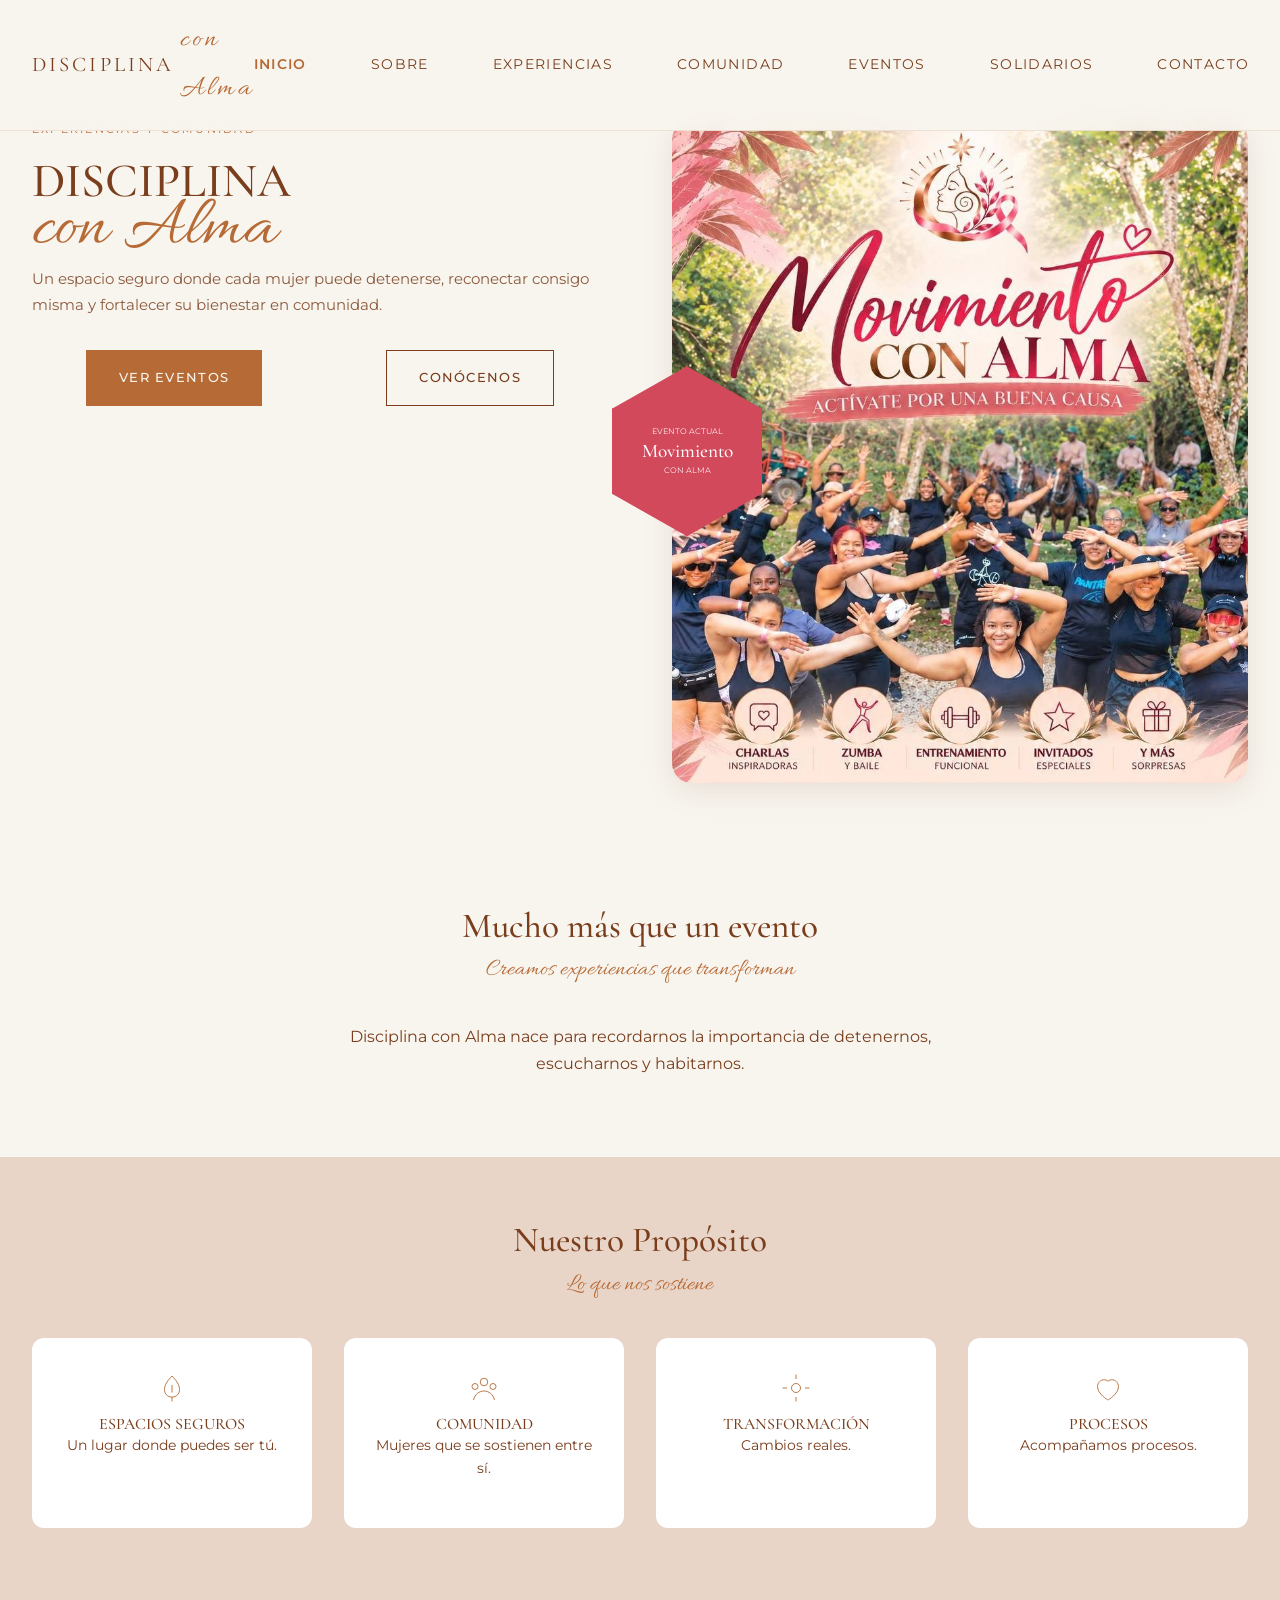
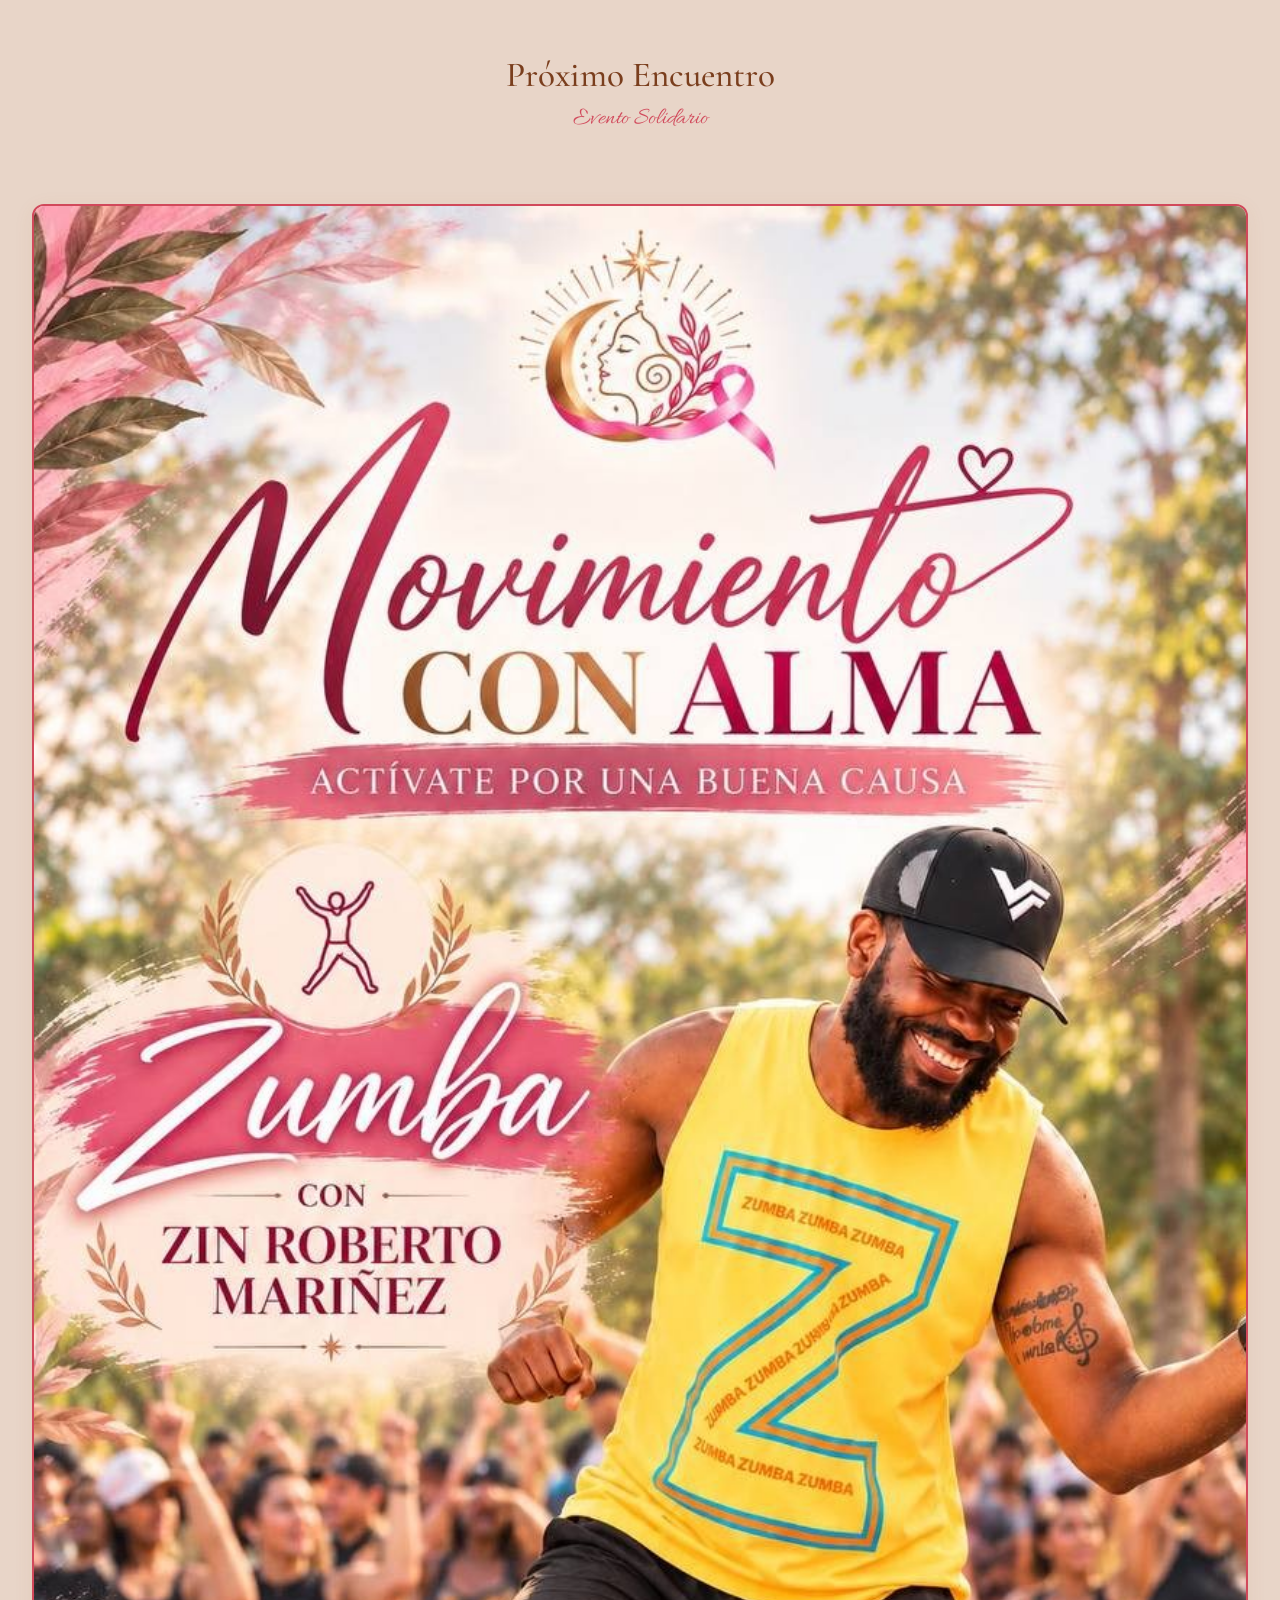
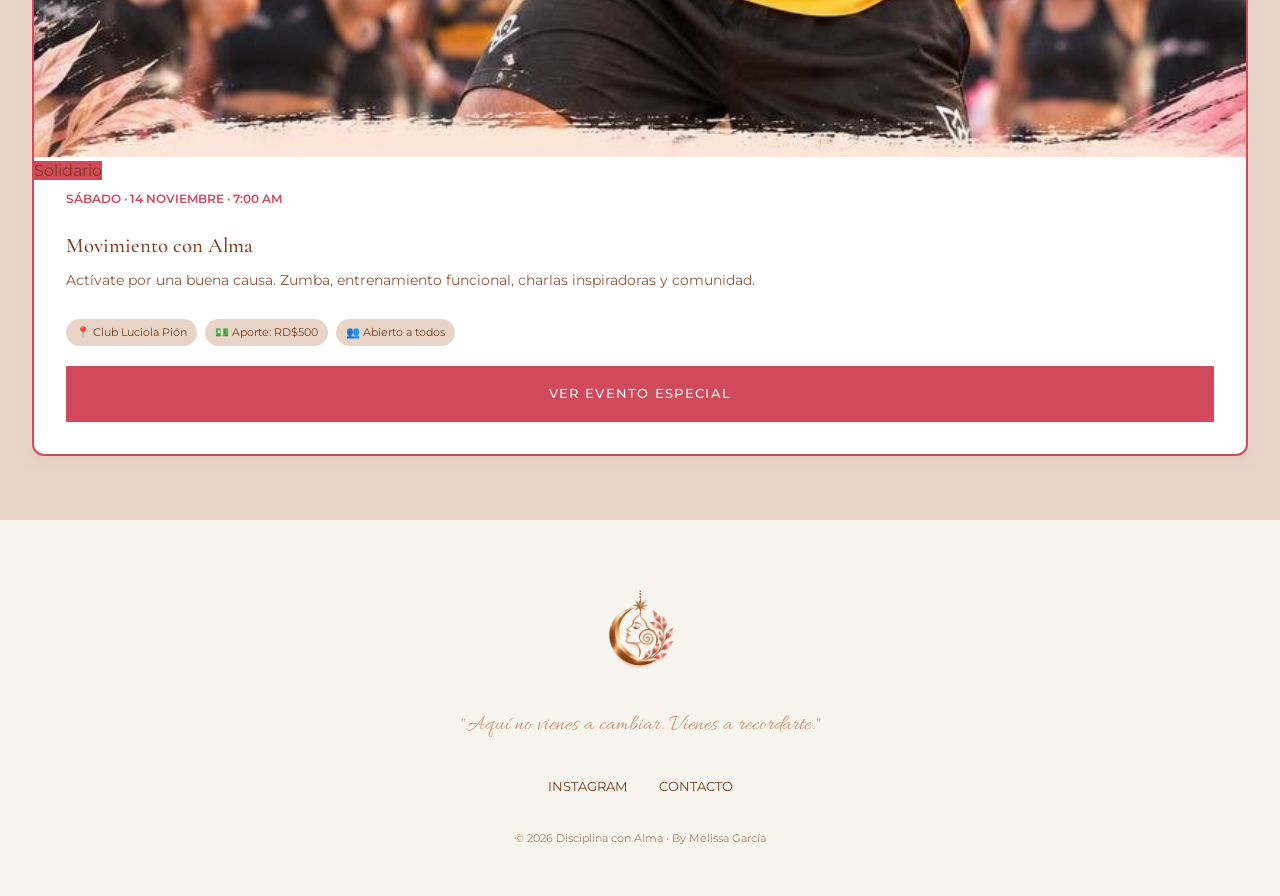
==== index.html @ 0be6dd72 "inst" ====
<!DOCTYPE html>
<html lang="es">
<head>
  <meta charset="UTF-8">
  <meta name="viewport" content="width=device-width, initial-scale=1.0">
  <title>Disciplina con Alma — Donde el alma guía y la disciplina sostiene</title>
  <link rel="preconnect" href="https://fonts.googleapis.com">
  <link rel="preconnect" href="https://fonts.gstatic.com" crossorigin>
  <link href="https://fonts.googleapis.com/css2?family=Cormorant+Garamond:ital,wght@0,400;0,500;0,600;1,400&family=Montserrat:wght@300;400;500;600&family=Allura&display=swap" rel="stylesheet">
  <link rel="stylesheet" href="assets/css/variables.css">
  <link rel="stylesheet" href="assets/css/main.css">
  <link rel="icon" type="image/png" sizes="32x32" href="assets/img/logo/favicon-32x32.png">
  <link rel="icon" type="image/png" sizes="16x16" href="assets/img/logo/favicon-16x16.png">
  <link rel="icon" type="image/png" sizes="192x192" href="assets/img/logo/favicon-192x192.png">
  <link rel="apple-touch-icon" sizes="180x180" href="assets/img/logo/apple-touch-icon.png">
  <link rel="icon" href="assets/img/logo/favicon.ico">
</head>
<body>
  <nav class="navbar">
    <div class="navbar__contenedor">
      <a href="index.html" class="navbar__logo">Disciplina <span>con Alma</span></a>
      <button class="navbar__toggle" aria-label="Abrir menú"><span></span><span></span><span></span></button>
      <ul class="navbar__menu">
        <li><a href="index.html" class="activo">Inicio</a></li>
        <li><a href="sobre.html">Sobre</a></li>
        <li><a href="experiencias.html">Experiencias</a></li>
        <li><a href="comunidad.html">Comunidad</a></li>
        <li><a href="eventos.html">Eventos</a></li>
        <li><a href="solidarios.html">Solidarios</a></li>
        <li><a href="contacto.html">Contacto</a></li>
      </ul>
    </div>
  </nav>
  <header class="hero-luxury">
    <div class="hero-luxury__contenedor">
      <div class="hero-luxury__texto">
        <div class="hero-luxury__etiqueta">Experiencias y Comunidad</div>
        <h1 class="hero-luxury__titulo">DISCIPLINA <span>con Alma</span></h1>
        <p class="hero-luxury__desc">Un espacio seguro donde cada mujer puede detenerse, reconectar consigo misma y fortalecer su bienestar en comunidad.</p>
        <div class="hero-luxury__acciones">
          <a href="eventos.html" class="btn btn--primario">Ver Eventos</a>
          <a href="sobre.html" class="btn btn--secundario">Conócenos</a>
        </div>
      </div>
      <div class="hero-luxury__imagen">
        <img src="assets/img/solidarios/movimiento-portada.jpg" alt="Comunidad">
        <a href="solidarios.html" style="text-decoration: none;">
          <div class="hero-luxury__badge" style="background-color: #D1495B; border-color: #D1495B; cursor: pointer;">
            <p style="color: white; opacity: 0.9;">Evento Actual</p>
            <h3 style="color: white; font-size: 1.2rem; margin: 2px 0;">Movimiento</h3>
            <p style="color: white; opacity: 0.9;">con Alma</p>
          </div>
        </a>
      </div>
    </div>
  </header>
  <section class="seccion">
    <div class="contenedor-texto text-center animar">
      <h2 class="seccion__titulo">Mucho más que un evento</h2>
      <p class="seccion__subtitulo">Creamos experiencias que transforman</p>
      <p>Disciplina con Alma nace para recordarnos la importancia de detenernos, escucharnos y habitarnos.</p>
    </div>
  </section>
  <section class="seccion seccion--arena">
    <div class="contenedor text-center animar">
      <h2 class="seccion__titulo">Nuestro Propósito</h2>
      <p class="seccion__subtitulo">Lo que nos sostiene</p>
      <ul class="grid-pilares">
        <li class="pilar"><svg class="pilar__icono" viewBox="0 0 48 48"><path d="M24 8c-6 6-10 12-10 18 0 6 4 10 10 10s10-4 10-10c0-6-4-12-10-18z"/><path d="M24 36v6"/><path d="M24 20v10"/></svg><h3 class="pilar__titulo">Espacios seguros</h3><p>Un lugar donde puedes ser tú.</p></li>
        <li class="pilar"><svg class="pilar__icono" viewBox="0 0 48 48"><circle cx="24" cy="16" r="5"/><circle cx="12" cy="22" r="4"/><circle cx="36" cy="22" r="4"/><path d="M10 40c2-8 8-12 14-12s12 4 14 12"/></svg><h3 class="pilar__titulo">Comunidad</h3><p>Mujeres que se sostienen entre sí.</p></li>
        <li class="pilar"><svg class="pilar__icono" viewBox="0 0 48 48"><circle cx="24" cy="24" r="6"/><path d="M24 6v6"/><path d="M24 36v6"/><path d="M6 24h6"/><path d="M36 24h6"/></svg><h3 class="pilar__titulo">Transformación</h3><p>Cambios reales.</p></li>
        <li class="pilar"><svg class="pilar__icono" viewBox="0 0 48 48"><path d="M24 40s-14-8-14-18c0-5 4-9 9-9 3 0 5 2 5 2s2-2 5-2c5 0 9 4 9 9 0 10-14 18-14 18z"/></svg><h3 class="pilar__titulo">Procesos</h3><p>Acompañamos procesos.</p></li>
      </ul>
    </div>
  </section>
  <section class="seccion seccion--arena">
    <div class="contenedor animar">
      <div class="contenedor-texto text-center mb-lg">
        <h2 class="seccion__titulo">Próximo Encuentro</h2>
        <p class="seccion__subtitulo" style="color: #D1495B;">Evento Solidario</p>
      </div>
      <article class="evento evento--destacado" style="border: 2px solid #D1495B;">
        <div class="evento__imagen"><img src="assets/img/solidarios/movimiento-zumba.jpg" alt="Movimiento"><span class="evento__etiqueta" style="background-color: #D1495B;">Solidario</span></div>
        <div class="evento__contenido">
          <p class="evento__fecha" style="color: #D1495B;">Sábado · 14 Noviembre · 7:00 AM</p>
          <h3 class="evento__titulo">Movimiento con Alma</h3>
          <p class="evento__descripcion">Actívate por una buena causa. Zumba, entrenamiento funcional, charlas inspiradoras y comunidad.</p>
          <ul class="evento__detalles"><li>📍 Club Luciola Pión</li><li>💵 Aporte: RD$500</li><li>👥 Abierto a todos</li></ul>
          <a href="solidarios.html" class="btn btn--primario" style="background-color: #D1495B; border-color: #D1495B;">Ver evento especial</a>
        </div>
      </article>
    </div>
  </section>
  <footer class="footer">
    <img src="assets/img/logo/logo-icono.png" alt="Disciplina con Alma" class="footer__logo" loading="lazy">
    <p class="footer__frase">"Aquí no vienes a cambiar. Vienes a recordarte."</p>
    <div class="footer__redes">
      <a href="https://instagram.com/disciplinaconalma_" target="_blank" rel="noopener">Instagram</a>
      <a href="contacto.html">Contacto</a>
    </div>
    <p class="footer__copy">© <span data-year></span> Disciplina con Alma · By Melissa García</p>
  </footer>
  <script src="assets/js/main.js"></script>
</body>
</html>
---- assets/css/variables.css ----
/* ============================================
   DISCIPLINA CON ALMA — DESIGN TOKENS
   ============================================ */

:root {
  /* ---------- PALETA OFICIAL ---------- */
  --color-marfil:        #F8F5EF;
  --color-cobre:         #B66A35;
  --color-rosa-cobre:    #D49A7A;
  --color-bronce:        #7A3E1D;
  --color-verde-bosque:  #4E5C4A;
  --color-arena:         #E8D5C8;
  --color-rosa-polvo:    #DDB7A6;
  --color-taupe:         #B7A18E;

  --color-marfil-soft:   #FBF9F4;
  --color-marfil-puro:   #FFFFFF;
  
  /* ---------- TIPOGRAFÍAS ---------- */
  --font-titulo:  'Cormorant Garamond', 'Cinzel', Georgia, serif;
  --font-texto:   'Montserrat', 'Poppins', sans-serif;
  --font-firma:   'Allura', cursive;

  /* ---------- ESPACIADOS ---------- */
  --espacio-xs: 0.5rem;
  --espacio-sm: 1rem;
  --espacio-md: 2rem;
  --espacio-lg: 4rem;
  --espacio-xl: 6rem;
  --espacio-2xl: 8rem;

  /* ---------- LAYOUT ---------- */
  --contenedor-max: 1400px;
  --contenedor-texto: 720px;

  /* ---------- BORDES Y SOMBRAS ---------- */
  --radio-sm: 8px;
  --radio-md: 12px;
  --radio-lg: 20px;
  --sombra-suave:  0 4px 20px rgba(182, 106, 53, 0.08);
  --sombra-media:  0 8px 30px rgba(122, 62, 29, 0.12);
  
  --transicion-suave: all 0.3s ease;
}

/* ============================================
   RESET Y BASE
   ============================================ */
*, *::before, *::after { box-sizing: border-box; margin: 0; padding: 0; }
html { scroll-behavior: smooth; -webkit-font-smoothing: antialiased; }
body {
  font-family: var(--font-texto);
  font-size: 1rem;
  line-height: 1.7;
  color: var(--color-bronce);
  background-color: var(--color-marfil);
  overflow-x: hidden; /* Evita scroll horizontal */
}
img { max-width: 100%; height: auto; display: block; }
a { color: inherit; text-decoration: none; transition: var(--transicion-suave); }
ul, ol { list-style: none; } /* Quita todas las viñetas por defecto */
button { font-family: inherit; cursor: pointer; border: none; background: none; }

h1, h2, h3, h4 {
  font-family: var(--font-titulo);
  font-weight: 500;
  line-height: 1.1;
  color: var(--color-bronce);
}
p { margin-bottom: var(--espacio-sm); }

.contenedor { max-width: var(--contenedor-max); margin: 0 auto; padding: 0 var(--espacio-md); }
.contenedor-texto { max-width: var(--contenedor-texto); margin: 0 auto; padding: 0 var(--espacio-md); }
.text-center { text-align: center; }
.mt-sm { margin-top: var(--espacio-sm); }
.mt-md { margin-top: var(--espacio-md); }
.mt-lg { margin-top: var(--espacio-lg); }
.mb-md { margin-bottom: var(--espacio-md); }
.mb-lg { margin-bottom: var(--espacio-lg); }
---- assets/css/main.css ----
/* ============================================
   DISCIPLINA CON ALMA — MAIN CSS
   ============================================ */

/* ---------- NAVBAR ---------- */
.navbar {
  position: absolute; 
  top: 0; left: 0; width: 100%;
  z-index: 1000;
  padding: var(--espacio-sm) 0;
  background-color: rgba(248, 245, 239, 0.95); 
  backdrop-filter: blur(12px);
  -webkit-backdrop-filter: blur(12px);
  border-bottom: 1px solid rgba(182, 106, 53, 0.15);
}

.navbar__contenedor {
  max-width: var(--contenedor-max);
  margin: 0 auto;
  padding: 0 var(--espacio-md);
  display: flex;
  align-items: center;
  justify-content: space-between;
}

.navbar__logo {
  font-family: var(--font-titulo);
  font-size: clamp(1.1rem, 4vw, 1.3rem);
  letter-spacing: 0.15em;
  color: var(--color-bronce);
  text-transform: uppercase;
  display: flex;
  align-items: center;
  gap: 6px;
}

.navbar__logo span {
  font-family: var(--font-firma);
  text-transform: none;
  font-size: clamp(1.5rem, 5vw, 1.8rem);
  color: var(--color-cobre);
}

/* Menú (Móvil por defecto) */
.navbar__toggle {
  display: block; 
  padding: 5px;
  z-index: 1001;
}

.navbar__toggle span {
  display: block;
  width: 22px; 
  height: 1.5px;
  background-color: var(--color-cobre);
  margin: 5px 0;
  transition: var(--transicion-suave);
}

.navbar__menu {
  position: absolute;
  top: 100%; left: 0; width: 100%;
  background-color: var(--color-marfil);
  display: flex;
  flex-direction: column;
  align-items: center;
  padding: var(--espacio-md) 0;
  box-shadow: 0 10px 20px rgba(0,0,0,0.05);
  transform: translateY(-150%);
  transition: transform 0.4s ease;
  z-index: -1;
}

.navbar__menu.active { transform: translateY(0); z-index: 999; }
.navbar__menu li { margin: 10px 0; width: 100%; text-align: center; }
.navbar__menu a {
  font-size: 0.85rem;
  letter-spacing: 0.1em;
  text-transform: uppercase;
  color: var(--color-bronce);
  display: block;
  padding: 5px 0;
}

/* ---------- BOTONES ---------- */
.btn {
  display: inline-flex;
  align-items: center;
  justify-content: center;
  padding: 1rem 2rem;
  font-size: 0.8rem; 
  letter-spacing: 0.1em;
  text-transform: uppercase;
  font-weight: 500;
  transition: var(--transicion-suave);
  cursor: pointer;
  width: 100%;
  max-width: 300px; /* Deja margen a los lados en celular */
  margin: 0 auto;
}

.btn--primario { background-color: var(--color-cobre); color: var(--color-marfil); border: 1px solid var(--color-cobre); }
.btn--secundario { background: transparent; color: var(--color-bronce); border: 1px solid var(--color-bronce); }
.btn--outline-cobre { background: transparent; color: var(--color-cobre); border: 1px solid var(--color-cobre); }

/* ---------- HERO (Inicio) ---------- */
.hero-luxury {
  position: relative;
  display: flex;
  align-items: center;
  background-color: var(--color-marfil);
  padding-top: 120px; 
  padding-bottom: 60px; 
}

.hero-luxury__contenedor {
  max-width: var(--contenedor-max);
  margin: 0 auto;
  padding: 0 var(--espacio-md);
  display: grid;
  grid-template-columns: 1fr;
  gap: var(--espacio-lg);
  width: 100%;
}

.hero-luxury__texto {
  display: flex; flex-direction: column; align-items: center; text-align: center;
}

.hero-luxury__etiqueta {
  font-size: 0.7rem; letter-spacing: 0.2em; text-transform: uppercase;
  color: var(--color-cobre); margin-bottom: var(--espacio-sm);
}

.hero-luxury__titulo {
  font-size: clamp(2.2rem, 8vw, 3rem);
  margin-bottom: var(--espacio-xs);
}

.hero-luxury__titulo span {
  display: block; color: var(--color-cobre);
  font-family: var(--font-firma);
  font-size: clamp(3rem, 12vw, 4.5rem); 
  margin-top: -0.1em; line-height: 0.8;
}

.hero-luxury__desc {
  font-size: 0.95rem; opacity: 0.85; margin-bottom: var(--espacio-md);
}

.hero-luxury__acciones { 
  display: flex; flex-direction: column; gap: var(--espacio-sm); width: 100%; align-items: center;
}

.hero-luxury__imagen { position: relative; width: 100%; }
.hero-luxury__imagen img { width: 100%; border-radius: var(--radio-lg); box-shadow: var(--sombra-media); }

.hero-luxury__badge {
  position: absolute; bottom: -20px; left: 50%; transform: translateX(-50%);
  width: 110px; height: 120px; background-color: var(--color-marfil);
  clip-path: polygon(50% 0%, 100% 25%, 100% 75%, 50% 100%, 0% 75%, 0% 25%);
  display: flex; flex-direction: column; align-items: center; justify-content: center;
  border: 1px solid var(--color-cobre);
}
.hero-luxury__badge p { font-size: 0.5rem; text-transform: uppercase; margin: 0; }
.hero-luxury__badge h3 { font-size: 1.2rem; color: var(--color-cobre); margin: 2px 0; }

/* ---------- HERO INTERNO (Páginas secundarias) ---------- */
.hero--interno {
  padding: 120px var(--espacio-md) 40px;
  text-align: center;
  border-bottom: 1px solid rgba(182, 106, 53, 0.1);
}
.hero__logo-horizontal { max-width: 180px; margin: 0 auto var(--espacio-sm); }
.hero__frase { font-family: var(--font-firma); font-size: 1.4rem; color: var(--color-cobre); }

/* ---------- SECCIONES ---------- */
.seccion { padding: var(--espacio-lg) 0; }
.seccion--arena { background-color: var(--color-arena); }
.seccion--verde { background-color: var(--color-verde-bosque); color: var(--color-marfil); }
.seccion--verde h2, .seccion--verde p, .seccion--verde h3 { color: var(--color-marfil); }

.seccion__titulo { font-size: clamp(1.8rem, 6vw, 2.2rem); text-align: center; margin-bottom: 5px; }
.seccion__subtitulo { font-size: 1.5rem; font-family: var(--font-firma); color: var(--color-cobre); text-align: center; margin-bottom: var(--espacio-md); }

/* ---------- GRILLAS (Móvil) ---------- */
.grid-pilares, .grid-experiencias, .grid-eventos, .grid-testimonios, .grid-dos, .grid-tres, .timeline {
  display: grid; grid-template-columns: 1fr; gap: var(--espacio-md); margin-top: var(--espacio-md);
}

/* ---------- TARJETAS DE EVENTOS (Arregladas) ---------- */
.evento {
  background-color: var(--color-marfil-puro);
  border-radius: var(--radio-md);
  overflow: hidden;
  box-shadow: var(--sombra-suave);
  display: flex; flex-direction: column;
}

.evento__imagen { width: 100%; aspect-ratio: 16 / 9; }
.evento__imagen img { width: 100%; height: 100%; object-fit: cover; }

.evento__contenido { padding: var(--espacio-md); display: flex; flex-direction: column; gap: 10px; }
.evento__fecha { font-size: 0.75rem; text-transform: uppercase; color: var(--color-cobre); font-weight: 600; }
.evento__titulo { font-size: 1.3rem; }
.evento__descripcion { font-size: 0.9rem; opacity: 0.85; }
.evento__detalles { display: flex; flex-wrap: wrap; gap: 8px; }
.evento__detalles li { font-size: 0.7rem; background-color: var(--color-arena); padding: 4px 10px; border-radius: 50px; }
.evento .btn { margin: 10px 0 0 0; }

/* ---------- PILARES Y EXPERIENCIAS ---------- */
.pilar, .experiencia {
  background-color: var(--color-marfil-puro);
  padding: var(--espacio-md);
  border-radius: var(--radio-md);
  display: flex; flex-direction: column; align-items: center; text-align: center;
}
.pilar__icono, .experiencia__icono { width: 36px; height: 36px; margin-bottom: 10px; stroke: var(--color-cobre); fill: none; stroke-width: 1.2; }
.pilar__titulo, .experiencia__nombre { font-size: 1rem; text-transform: uppercase; }
.pilar p { font-size: 0.85rem; }

/* ---------- FOOTER ---------- */
.footer { padding: var(--espacio-lg) var(--espacio-md) var(--espacio-md); text-align: center; }
.footer__logo { max-width: 90px; margin: 0 auto var(--espacio-md); }
.footer__frase { font-family: var(--font-firma); font-size: 1.4rem; color: var(--color-rosa-cobre); margin-bottom: var(--espacio-md); }
.footer__redes { display: flex; justify-content: center; gap: var(--espacio-md); margin-bottom: var(--espacio-md); }
.footer__redes a { font-size: 0.8rem; text-transform: uppercase; }
.footer__copy { font-size: 0.7rem; opacity: 0.6; }

/* ============================================
   MEDIA QUERIES (PC)
   ============================================ */
@media (min-width: 768px) {
  .navbar__toggle { display: none; }
  .navbar__menu {
    position: static; flex-direction: row; gap: var(--espacio-lg);
    background: transparent; box-shadow: none; transform: none; padding: 0; width: auto;
  }
  .navbar__menu li { margin: 0; width: auto; }
  .navbar__menu a { padding: 8px 0; position: relative; }
  .navbar__menu a.activo { color: var(--color-cobre); font-weight: 600; }

  .hero-luxury__contenedor { grid-template-columns: 1fr 1fr; text-align: left; }
  .hero-luxury__texto { text-align: left; align-items: flex-start; }
  .hero-luxury__acciones { flex-direction: row; justify-content: flex-start; }
  .hero-luxury__badge { left: -60px; top: 50%; bottom: auto; transform: translateY(-50%); width: 150px; height: 170px; }
  .hero-luxury__badge h3 { font-size: 1.8rem; }

  .grid-eventos, .grid-dos { grid-template-columns: repeat(2, 1fr); }
  .grid-tres, .grid-testimonios { grid-template-columns: repeat(3, 1fr); }
  .grid-pilares, .grid-experiencias { grid-template-columns: repeat(4, 1fr); }
  .timeline { grid-template-columns: repeat(5, 1fr); }
  
  .btn { width: auto; max-width: none; }
}
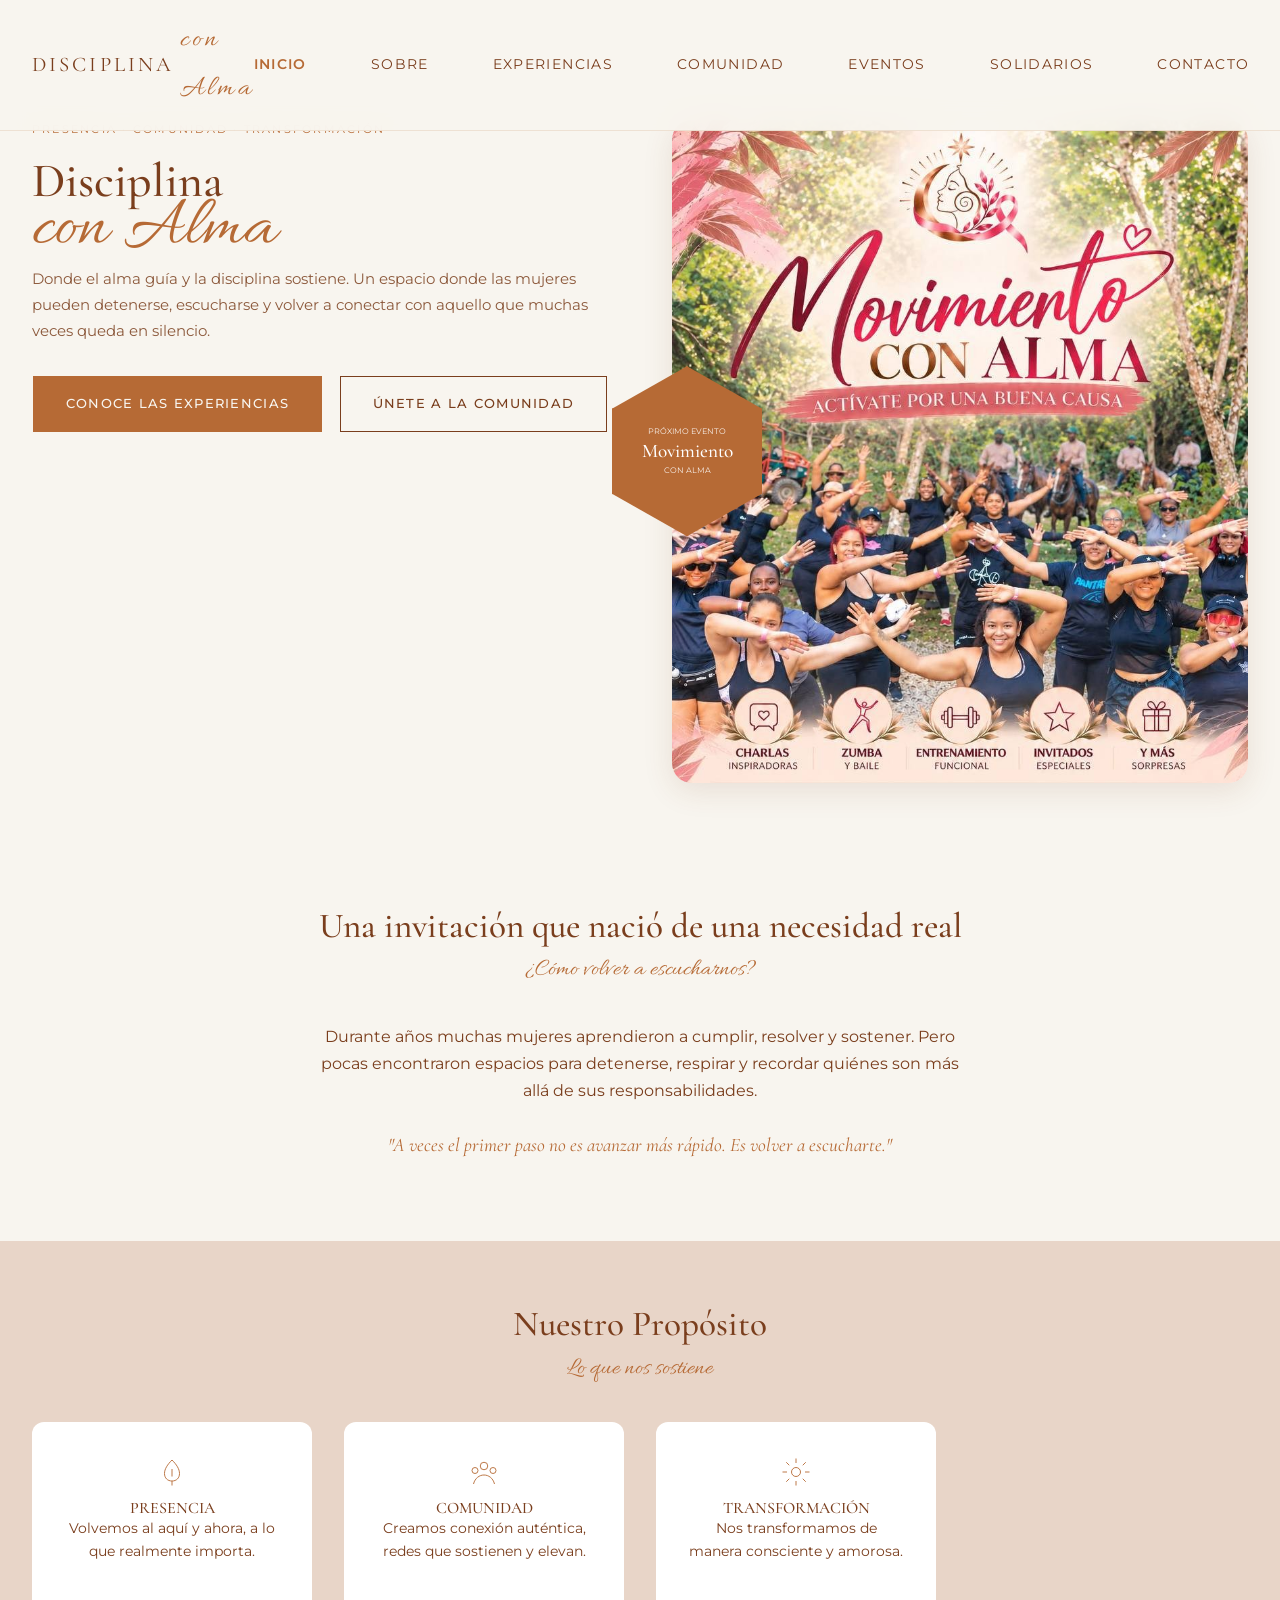
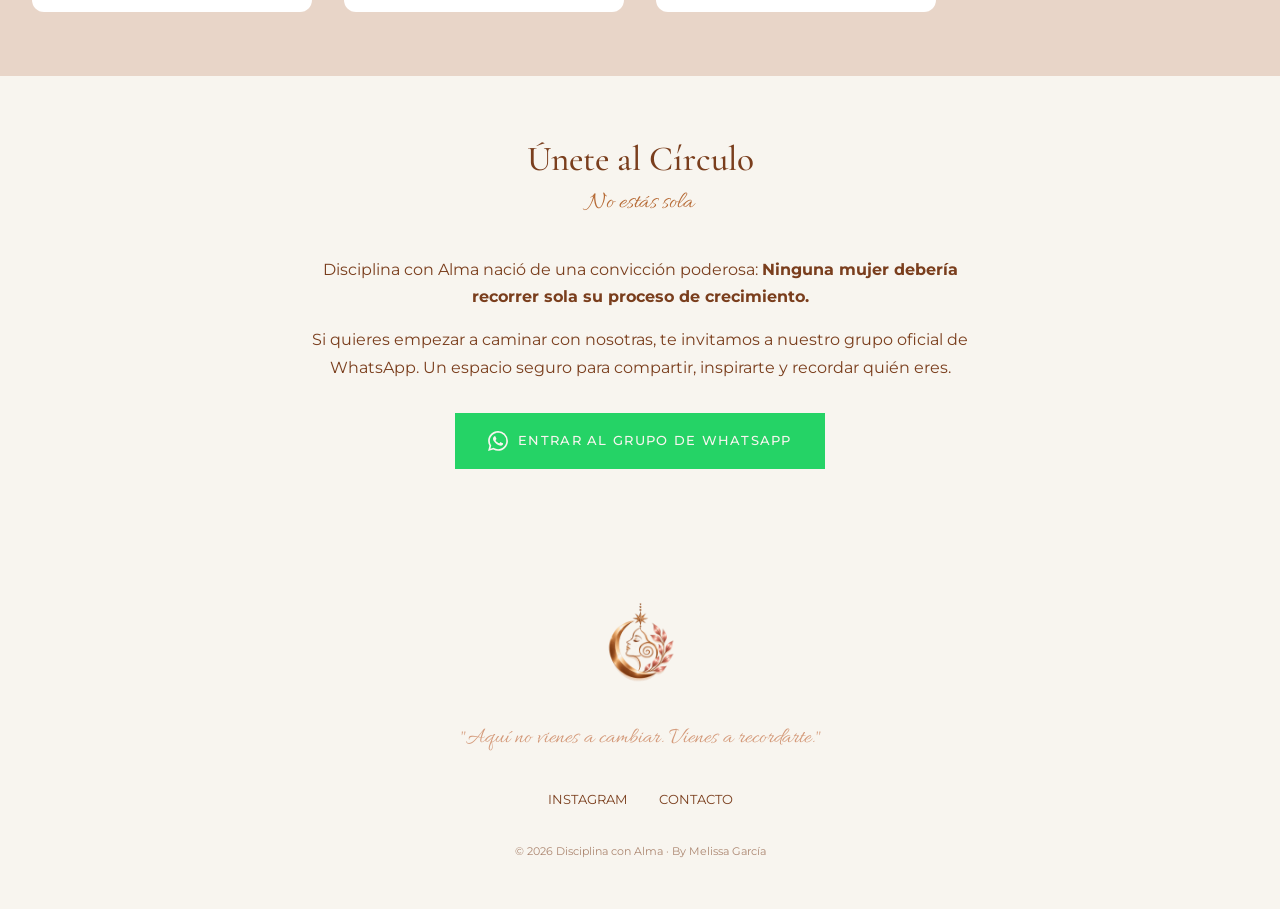
==== commit 887037b5: "actualizacion" ====
--- a/index.html
+++ b/index.html
@@ -4,18 +4,29 @@
   <meta charset="UTF-8">
   <meta name="viewport" content="width=device-width, initial-scale=1.0">
   <title>Disciplina con Alma — Donde el alma guía y la disciplina sostiene</title>
+  <meta name="description" content="Comunidad y experiencia transformacional para mujeres que desean reconectar consigo mismas.">
+
   <link rel="preconnect" href="https://fonts.googleapis.com">
   <link rel="preconnect" href="https://fonts.gstatic.com" crossorigin>
   <link href="https://fonts.googleapis.com/css2?family=Cormorant+Garamond:ital,wght@0,400;0,500;0,600;1,400&family=Montserrat:wght@300;400;500;600&family=Allura&display=swap" rel="stylesheet">
+
   <link rel="stylesheet" href="assets/css/variables.css">
   <link rel="stylesheet" href="assets/css/main.css">
+
   <link rel="icon" type="image/png" sizes="32x32" href="assets/img/logo/favicon-32x32.png">
   <link rel="icon" type="image/png" sizes="16x16" href="assets/img/logo/favicon-16x16.png">
   <link rel="icon" type="image/png" sizes="192x192" href="assets/img/logo/favicon-192x192.png">
   <link rel="apple-touch-icon" sizes="180x180" href="assets/img/logo/apple-touch-icon.png">
   <link rel="icon" href="assets/img/logo/favicon.ico">
+
+  <style>
+    .hero-luxury__imagen img { object-fit: cover; object-position: center; }
+    .btn-whatsapp-comunidad { background-color: #25D366; color: white; border-color: #25D366; }
+    .btn-whatsapp-comunidad:hover { background-color: #128C7E; border-color: #128C7E; }
+  </style>
 </head>
 <body>
+
   <nav class="navbar">
     <div class="navbar__contenedor">
       <a href="index.html" class="navbar__logo">Disciplina <span>con Alma</span></a>
@@ -31,22 +42,30 @@
       </ul>
     </div>
   </nav>
+
   <header class="hero-luxury">
     <div class="hero-luxury__contenedor">
       <div class="hero-luxury__texto">
-        <div class="hero-luxury__etiqueta">Experiencias y Comunidad</div>
-        <h1 class="hero-luxury__titulo">DISCIPLINA <span>con Alma</span></h1>
-        <p class="hero-luxury__desc">Un espacio seguro donde cada mujer puede detenerse, reconectar consigo misma y fortalecer su bienestar en comunidad.</p>
+        <div class="hero-luxury__etiqueta">Presencia · Comunidad · Transformación</div>
+        <h1 class="hero-luxury__titulo">
+          Disciplina
+          <span>con Alma</span>
+        </h1>
+        <p class="hero-luxury__desc">
+          Donde el alma guía y la disciplina sostiene. Un espacio donde las mujeres 
+          pueden detenerse, escucharse y volver a conectar con aquello que muchas veces 
+          queda en silencio.
+        </p>
         <div class="hero-luxury__acciones">
-          <a href="eventos.html" class="btn btn--primario">Ver Eventos</a>
-          <a href="sobre.html" class="btn btn--secundario">Conócenos</a>
+          <a href="experiencias.html" class="btn btn--primario">Conoce las experiencias</a>
+          <a href="https://chat.whatsapp.com/Jvy4qAzStPl2k3BB4wOs66?mode=gi_t" target="_blank" rel="noopener" class="btn btn--secundario">Únete a la comunidad</a>
         </div>
       </div>
       <div class="hero-luxury__imagen">
-        <img src="assets/img/solidarios/movimiento-portada.jpg" alt="Comunidad">
-        <a href="solidarios.html" style="text-decoration: none;">
-          <div class="hero-luxury__badge" style="background-color: #D1495B; border-color: #D1495B; cursor: pointer;">
-            <p style="color: white; opacity: 0.9;">Evento Actual</p>
+        <img src="assets/img/solidarios/movimiento-portada.jpg" alt="Comunidad Disciplina con Alma">
+        <a href="eventos.html" style="text-decoration: none;">
+          <div class="hero-luxury__badge" style="background-color: var(--color-cobre); border-color: var(--color-cobre); cursor: pointer;">
+            <p style="color: white; opacity: 0.9;">Próximo Evento</p>
             <h3 style="color: white; font-size: 1.2rem; margin: 2px 0;">Movimiento</h3>
             <p style="color: white; opacity: 0.9;">con Alma</p>
           </div>
@@ -54,43 +73,59 @@
       </div>
     </div>
   </header>
+
   <section class="seccion">
     <div class="contenedor-texto text-center animar">
-      <h2 class="seccion__titulo">Mucho más que un evento</h2>
-      <p class="seccion__subtitulo">Creamos experiencias que transforman</p>
-      <p>Disciplina con Alma nace para recordarnos la importancia de detenernos, escucharnos y habitarnos.</p>
+      <h2 class="seccion__titulo">Una invitación que nació de una necesidad real</h2>
+      <p class="seccion__subtitulo">¿Cómo volver a escucharnos?</p>
+      <p>
+        Durante años muchas mujeres aprendieron a cumplir, resolver y sostener. Pero pocas 
+        encontraron espacios para detenerse, respirar y recordar quiénes son más allá de sus responsabilidades.
+      </p>
+      <p style="font-family: var(--font-titulo); font-style: italic; font-size: 1.2rem; color: var(--color-cobre); margin-top: 1.5rem;">
+        "A veces el primer paso no es avanzar más rápido. Es volver a escucharte."
+      </p>
     </div>
   </section>
+
   <section class="seccion seccion--arena">
     <div class="contenedor text-center animar">
       <h2 class="seccion__titulo">Nuestro Propósito</h2>
       <p class="seccion__subtitulo">Lo que nos sostiene</p>
       <ul class="grid-pilares">
-        <li class="pilar"><svg class="pilar__icono" viewBox="0 0 48 48"><path d="M24 8c-6 6-10 12-10 18 0 6 4 10 10 10s10-4 10-10c0-6-4-12-10-18z"/><path d="M24 36v6"/><path d="M24 20v10"/></svg><h3 class="pilar__titulo">Espacios seguros</h3><p>Un lugar donde puedes ser tú.</p></li>
-        <li class="pilar"><svg class="pilar__icono" viewBox="0 0 48 48"><circle cx="24" cy="16" r="5"/><circle cx="12" cy="22" r="4"/><circle cx="36" cy="22" r="4"/><path d="M10 40c2-8 8-12 14-12s12 4 14 12"/></svg><h3 class="pilar__titulo">Comunidad</h3><p>Mujeres que se sostienen entre sí.</p></li>
-        <li class="pilar"><svg class="pilar__icono" viewBox="0 0 48 48"><circle cx="24" cy="24" r="6"/><path d="M24 6v6"/><path d="M24 36v6"/><path d="M6 24h6"/><path d="M36 24h6"/></svg><h3 class="pilar__titulo">Transformación</h3><p>Cambios reales.</p></li>
-        <li class="pilar"><svg class="pilar__icono" viewBox="0 0 48 48"><path d="M24 40s-14-8-14-18c0-5 4-9 9-9 3 0 5 2 5 2s2-2 5-2c5 0 9 4 9 9 0 10-14 18-14 18z"/></svg><h3 class="pilar__titulo">Procesos</h3><p>Acompañamos procesos.</p></li>
+        <li class="pilar">
+          <svg class="pilar__icono" viewBox="0 0 48 48"><path d="M24 8c-6 6-10 12-10 18 0 6 4 10 10 10s10-4 10-10c0-6-4-12-10-18z"/><path d="M24 36v6"/><path d="M24 20v10"/></svg>
+          <h3 class="pilar__titulo">Presencia</h3><p>Volvemos al aquí y ahora, a lo que realmente importa.</p>
+        </li>
+        <li class="pilar">
+          <svg class="pilar__icono" viewBox="0 0 48 48"><circle cx="24" cy="16" r="5"/><circle cx="12" cy="22" r="4"/><circle cx="36" cy="22" r="4"/><path d="M10 40c2-8 8-12 14-12s12 4 14 12"/></svg>
+          <h3 class="pilar__titulo">Comunidad</h3><p>Creamos conexión auténtica, redes que sostienen y elevan.</p>
+        </li>
+        <li class="pilar">
+          <svg class="pilar__icono" viewBox="0 0 48 48"><circle cx="24" cy="24" r="6"/><path d="M24 6v6"/><path d="M24 36v6"/><path d="M6 24h6"/><path d="M36 24h6"/><path d="M11 11l4 4"/><path d="M33 33l4 4"/><path d="M37 11l-4 4"/><path d="M15 33l-4 4"/></svg>
+          <h3 class="pilar__titulo">Transformación</h3><p>Nos transformamos de manera consciente y amorosa.</p>
+        </li>
       </ul>
     </div>
   </section>
-  <section class="seccion seccion--arena">
-    <div class="contenedor animar">
-      <div class="contenedor-texto text-center mb-lg">
-        <h2 class="seccion__titulo">Próximo Encuentro</h2>
-        <p class="seccion__subtitulo" style="color: #D1495B;">Evento Solidario</p>
-      </div>
-      <article class="evento evento--destacado" style="border: 2px solid #D1495B;">
-        <div class="evento__imagen"><img src="assets/img/solidarios/movimiento-zumba.jpg" alt="Movimiento"><span class="evento__etiqueta" style="background-color: #D1495B;">Solidario</span></div>
-        <div class="evento__contenido">
-          <p class="evento__fecha" style="color: #D1495B;">Sábado · 14 Noviembre · 7:00 AM</p>
-          <h3 class="evento__titulo">Movimiento con Alma</h3>
-          <p class="evento__descripcion">Actívate por una buena causa. Zumba, entrenamiento funcional, charlas inspiradoras y comunidad.</p>
-          <ul class="evento__detalles"><li>📍 Club Luciola Pión</li><li>💵 Aporte: RD$500</li><li>👥 Abierto a todos</li></ul>
-          <a href="solidarios.html" class="btn btn--primario" style="background-color: #D1495B; border-color: #D1495B;">Ver evento especial</a>
-        </div>
-      </article>
+
+  <section class="seccion">
+    <div class="contenedor-texto text-center animar">
+      <h2 class="seccion__titulo">Únete al Círculo</h2>
+      <p class="seccion__subtitulo">No estás sola</p>
+      <p>
+        Disciplina con Alma nació de una convicción poderosa: <strong>Ninguna mujer debería recorrer sola su proceso de crecimiento.</strong>
+      </p>
+      <p style="margin-bottom: 2rem;">
+        Si quieres empezar a caminar con nosotras, te invitamos a nuestro grupo oficial de WhatsApp. Un espacio seguro para compartir, inspirarte y recordar quién eres.
+      </p>
+      <a href="https://chat.whatsapp.com/Jvy4qAzStPl2k3BB4wOs66?mode=gi_t" target="_blank" rel="noopener" class="btn btn--primario" style="background-color: #25D366; border-color: #25D366; display: inline-flex; align-items: center; gap: 10px;">
+        <svg width="20" height="20" viewBox="0 0 24 24" fill="currentColor"><path d="M17.472 14.382c-.297-.149-1.758-.867-2.03-.967-.273-.099-.471-.148-.67.15-.197.297-.767.966-.94 1.164-.173.199-.347.223-.644.075-.297-.15-1.255-.463-2.39-1.475-.883-.788-1.48-1.761-1.653-2.059-.173-.297-.018-.458.13-.606.134-.133.298-.347.446-.52.149-.174.198-.298.298-.497.099-.198.05-.371-.025-.52-.075-.149-.669-1.612-.916-2.207-.242-.579-.487-.5-.669-.51-.173-.008-.371-.01-.57-.01-.198 0-.52.074-.792.372-.272.297-1.04 1.016-1.04 2.479 0 1.462 1.065 2.875 1.213 3.074.149.198 2.096 3.2 5.077 4.487.709.306 1.262.489 1.694.625.712.227 1.36.195 1.871.118.571-.085 1.758-.719 2.006-1.413.248-.694.248-1.289.173-1.413-.074-.124-.272-.198-.57-.347m-5.421 7.403h-.004a9.87 9.87 0 01-5.031-1.378l-.361-.214-3.741.982.998-3.648-.235-.374a9.86 9.86 0 01-1.51-5.26c.001-5.45 4.436-9.884 9.888-9.884 2.64 0 5.122 1.03 6.988 2.898a9.825 9.825 0 012.893 6.994c-.003 5.45-4.437 9.884-9.885 9.884m8.413-18.297A11.815 11.815 0 0012.05 0C5.495 0 .16 5.335.157 11.892c0 2.096.547 4.142 1.588 5.945L.057 24l6.305-1.654a11.882 11.882 0 005.683 1.448h.005c6.554 0 11.89-5.335 11.893-11.893a11.821 11.821 0 00-3.48-8.413Z"/></svg>
+        Entrar al grupo de WhatsApp
+      </a>
     </div>
   </section>
+
   <footer class="footer">
     <img src="assets/img/logo/logo-icono.png" alt="Disciplina con Alma" class="footer__logo" loading="lazy">
     <p class="footer__frase">"Aquí no vienes a cambiar. Vienes a recordarte."</p>
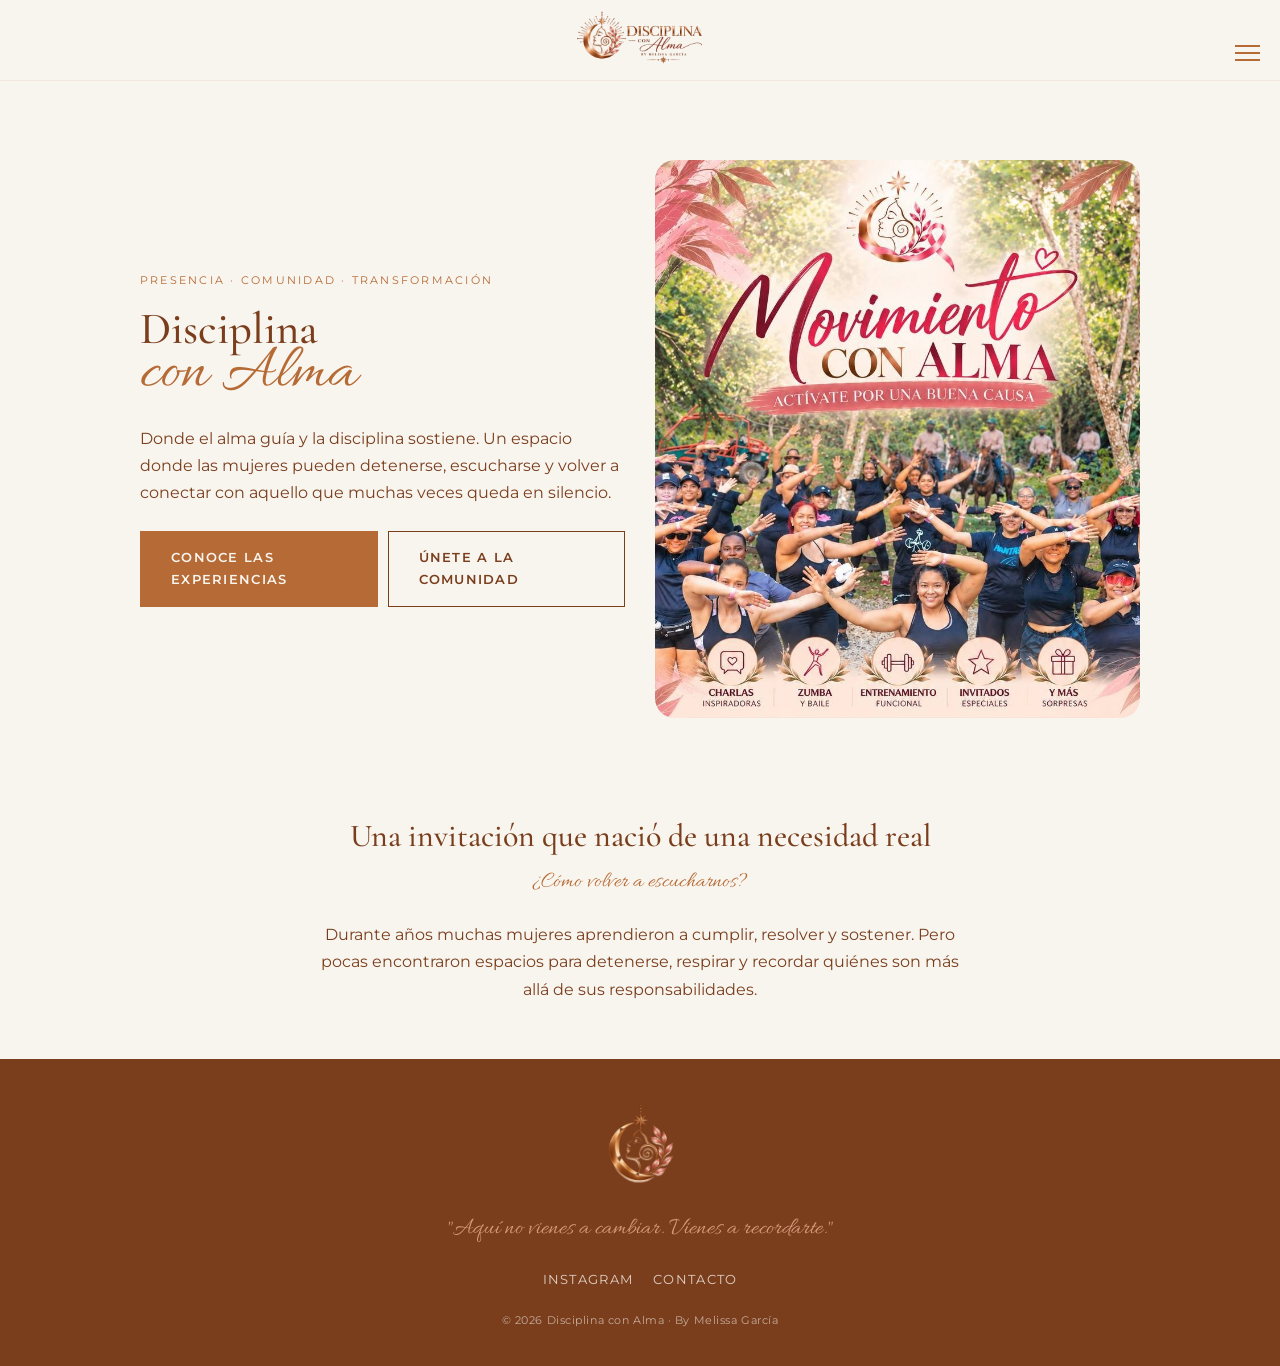
==== commit 4ab651f0: "arrelgos gral" ====
--- a/index.html
+++ b/index.html
@@ -4,33 +4,17 @@
   <meta charset="UTF-8">
   <meta name="viewport" content="width=device-width, initial-scale=1.0">
   <title>Disciplina con Alma — Donde el alma guía y la disciplina sostiene</title>
-  <meta name="description" content="Comunidad y experiencia transformacional para mujeres que desean reconectar consigo mismas.">
-
   <link rel="preconnect" href="https://fonts.googleapis.com">
   <link rel="preconnect" href="https://fonts.gstatic.com" crossorigin>
   <link href="https://fonts.googleapis.com/css2?family=Cormorant+Garamond:ital,wght@0,400;0,500;0,600;1,400&family=Montserrat:wght@300;400;500;600&family=Allura&display=swap" rel="stylesheet">
-
   <link rel="stylesheet" href="assets/css/variables.css">
   <link rel="stylesheet" href="assets/css/main.css">
-
-  <link rel="icon" type="image/png" sizes="32x32" href="assets/img/logo/favicon-32x32.png">
-  <link rel="icon" type="image/png" sizes="16x16" href="assets/img/logo/favicon-16x16.png">
-  <link rel="icon" type="image/png" sizes="192x192" href="assets/img/logo/favicon-192x192.png">
-  <link rel="apple-touch-icon" sizes="180x180" href="assets/img/logo/apple-touch-icon.png">
-  <link rel="icon" href="assets/img/logo/favicon.ico">
-
-  <style>
-    .hero-luxury__imagen img { object-fit: cover; object-position: center; }
-    .btn-whatsapp-comunidad { background-color: #25D366; color: white; border-color: #25D366; }
-    .btn-whatsapp-comunidad:hover { background-color: #128C7E; border-color: #128C7E; }
-  </style>
 </head>
 <body>
-
   <nav class="navbar">
     <div class="navbar__contenedor">
-      <a href="index.html" class="navbar__logo">Disciplina <span>con Alma</span></a>
-      <button class="navbar__toggle" aria-label="Abrir menú"><span></span><span></span><span></span></button>
+      <a href="index.html"><img src="assets/img/logo/logo-horizontal.png" alt="Disciplina con Alma" class="navbar__logo-img"></a>
+      <button class="navbar__toggle"><span></span><span></span><span></span></button>
       <ul class="navbar__menu">
         <li><a href="index.html" class="activo">Inicio</a></li>
         <li><a href="sobre.html">Sobre</a></li>
@@ -47,90 +31,32 @@
     <div class="hero-luxury__contenedor">
       <div class="hero-luxury__texto">
         <div class="hero-luxury__etiqueta">Presencia · Comunidad · Transformación</div>
-        <h1 class="hero-luxury__titulo">
-          Disciplina
-          <span>con Alma</span>
-        </h1>
-        <p class="hero-luxury__desc">
-          Donde el alma guía y la disciplina sostiene. Un espacio donde las mujeres 
-          pueden detenerse, escucharse y volver a conectar con aquello que muchas veces 
-          queda en silencio.
-        </p>
+        <h1 class="hero-luxury__titulo">Disciplina <span>con Alma</span></h1>
+        <p class="hero-luxury__desc">Donde el alma guía y la disciplina sostiene. Un espacio donde las mujeres pueden detenerse, escucharse y volver a conectar con aquello que muchas veces queda en silencio.</p>
         <div class="hero-luxury__acciones">
           <a href="experiencias.html" class="btn btn--primario">Conoce las experiencias</a>
-          <a href="https://chat.whatsapp.com/Jvy4qAzStPl2k3BB4wOs66?mode=gi_t" target="_blank" rel="noopener" class="btn btn--secundario">Únete a la comunidad</a>
+          <a href="https://chat.whatsapp.com/Jvy4qAzStPl2k3BB4wOs66?mode=gi_t" target="_blank" class="btn btn--secundario">Únete a la comunidad</a>
         </div>
       </div>
       <div class="hero-luxury__imagen">
-        <img src="assets/img/solidarios/movimiento-portada.jpg" alt="Comunidad Disciplina con Alma">
-        <a href="eventos.html" style="text-decoration: none;">
-          <div class="hero-luxury__badge" style="background-color: var(--color-cobre); border-color: var(--color-cobre); cursor: pointer;">
-            <p style="color: white; opacity: 0.9;">Próximo Evento</p>
-            <h3 style="color: white; font-size: 1.2rem; margin: 2px 0;">Movimiento</h3>
-            <p style="color: white; opacity: 0.9;">con Alma</p>
-          </div>
-        </a>
+        <img src="assets/img/solidarios/movimiento-portada.jpg" alt="Comunidad">
       </div>
     </div>
   </header>
 
   <section class="seccion">
-    <div class="contenedor-texto text-center animar">
+    <div class="contenedor-texto text-center">
       <h2 class="seccion__titulo">Una invitación que nació de una necesidad real</h2>
       <p class="seccion__subtitulo">¿Cómo volver a escucharnos?</p>
-      <p>
-        Durante años muchas mujeres aprendieron a cumplir, resolver y sostener. Pero pocas 
-        encontraron espacios para detenerse, respirar y recordar quiénes son más allá de sus responsabilidades.
-      </p>
-      <p style="font-family: var(--font-titulo); font-style: italic; font-size: 1.2rem; color: var(--color-cobre); margin-top: 1.5rem;">
-        "A veces el primer paso no es avanzar más rápido. Es volver a escucharte."
-      </p>
-    </div>
-  </section>
-
-  <section class="seccion seccion--arena">
-    <div class="contenedor text-center animar">
-      <h2 class="seccion__titulo">Nuestro Propósito</h2>
-      <p class="seccion__subtitulo">Lo que nos sostiene</p>
-      <ul class="grid-pilares">
-        <li class="pilar">
-          <svg class="pilar__icono" viewBox="0 0 48 48"><path d="M24 8c-6 6-10 12-10 18 0 6 4 10 10 10s10-4 10-10c0-6-4-12-10-18z"/><path d="M24 36v6"/><path d="M24 20v10"/></svg>
-          <h3 class="pilar__titulo">Presencia</h3><p>Volvemos al aquí y ahora, a lo que realmente importa.</p>
-        </li>
-        <li class="pilar">
-          <svg class="pilar__icono" viewBox="0 0 48 48"><circle cx="24" cy="16" r="5"/><circle cx="12" cy="22" r="4"/><circle cx="36" cy="22" r="4"/><path d="M10 40c2-8 8-12 14-12s12 4 14 12"/></svg>
-          <h3 class="pilar__titulo">Comunidad</h3><p>Creamos conexión auténtica, redes que sostienen y elevan.</p>
-        </li>
-        <li class="pilar">
-          <svg class="pilar__icono" viewBox="0 0 48 48"><circle cx="24" cy="24" r="6"/><path d="M24 6v6"/><path d="M24 36v6"/><path d="M6 24h6"/><path d="M36 24h6"/><path d="M11 11l4 4"/><path d="M33 33l4 4"/><path d="M37 11l-4 4"/><path d="M15 33l-4 4"/></svg>
-          <h3 class="pilar__titulo">Transformación</h3><p>Nos transformamos de manera consciente y amorosa.</p>
-        </li>
-      </ul>
-    </div>
-  </section>
-
-  <section class="seccion">
-    <div class="contenedor-texto text-center animar">
-      <h2 class="seccion__titulo">Únete al Círculo</h2>
-      <p class="seccion__subtitulo">No estás sola</p>
-      <p>
-        Disciplina con Alma nació de una convicción poderosa: <strong>Ninguna mujer debería recorrer sola su proceso de crecimiento.</strong>
-      </p>
-      <p style="margin-bottom: 2rem;">
-        Si quieres empezar a caminar con nosotras, te invitamos a nuestro grupo oficial de WhatsApp. Un espacio seguro para compartir, inspirarte y recordar quién eres.
-      </p>
-      <a href="https://chat.whatsapp.com/Jvy4qAzStPl2k3BB4wOs66?mode=gi_t" target="_blank" rel="noopener" class="btn btn--primario" style="background-color: #25D366; border-color: #25D366; display: inline-flex; align-items: center; gap: 10px;">
-        <svg width="20" height="20" viewBox="0 0 24 24" fill="currentColor"><path d="M17.472 14.382c-.297-.149-1.758-.867-2.03-.967-.273-.099-.471-.148-.67.15-.197.297-.767.966-.94 1.164-.173.199-.347.223-.644.075-.297-.15-1.255-.463-2.39-1.475-.883-.788-1.48-1.761-1.653-2.059-.173-.297-.018-.458.13-.606.134-.133.298-.347.446-.52.149-.174.198-.298.298-.497.099-.198.05-.371-.025-.52-.075-.149-.669-1.612-.916-2.207-.242-.579-.487-.5-.669-.51-.173-.008-.371-.01-.57-.01-.198 0-.52.074-.792.372-.272.297-1.04 1.016-1.04 2.479 0 1.462 1.065 2.875 1.213 3.074.149.198 2.096 3.2 5.077 4.487.709.306 1.262.489 1.694.625.712.227 1.36.195 1.871.118.571-.085 1.758-.719 2.006-1.413.248-.694.248-1.289.173-1.413-.074-.124-.272-.198-.57-.347m-5.421 7.403h-.004a9.87 9.87 0 01-5.031-1.378l-.361-.214-3.741.982.998-3.648-.235-.374a9.86 9.86 0 01-1.51-5.26c.001-5.45 4.436-9.884 9.888-9.884 2.64 0 5.122 1.03 6.988 2.898a9.825 9.825 0 012.893 6.994c-.003 5.45-4.437 9.884-9.885 9.884m8.413-18.297A11.815 11.815 0 0012.05 0C5.495 0 .16 5.335.157 11.892c0 2.096.547 4.142 1.588 5.945L.057 24l6.305-1.654a11.882 11.882 0 005.683 1.448h.005c6.554 0 11.89-5.335 11.893-11.893a11.821 11.821 0 00-3.48-8.413Z"/></svg>
-        Entrar al grupo de WhatsApp
-      </a>
+      <p>Durante años muchas mujeres aprendieron a cumplir, resolver y sostener. Pero pocas encontraron espacios para detenerse, respirar y recordar quiénes son más allá de sus responsabilidades.</p>
     </div>
   </section>
 
   <footer class="footer">
-    <img src="assets/img/logo/logo-icono.png" alt="Disciplina con Alma" class="footer__logo" loading="lazy">
+    <img src="assets/img/logo/logo-icono.png" alt="Disciplina con Alma" class="footer__logo">
     <p class="footer__frase">"Aquí no vienes a cambiar. Vienes a recordarte."</p>
     <div class="footer__redes">
-      <a href="https://instagram.com/disciplinaconalma_" target="_blank" rel="noopener">Instagram</a>
+      <a href="https://instagram.com/disciplinaconalma_" target="_blank">Instagram</a>
       <a href="contacto.html">Contacto</a>
     </div>
     <p class="footer__copy">© <span data-year></span> Disciplina con Alma · By Melissa García</p>
--- a/assets/css/variables.css
+++ b/assets/css/variables.css
@@ -27,7 +27,6 @@
   --espacio-md: 2rem;
   --espacio-lg: 4rem;
   --espacio-xl: 6rem;
-  --espacio-2xl: 8rem;
 
   /* ---------- LAYOUT ---------- */
   --contenedor-max: 1400px;
@@ -39,7 +38,8 @@
   --radio-lg: 20px;
   --sombra-suave:  0 4px 20px rgba(182, 106, 53, 0.08);
   --sombra-media:  0 8px 30px rgba(122, 62, 29, 0.12);
-  
+  --sombra-fuerte: 0 15px 40px rgba(122, 62, 29, 0.15);
+
   --transicion-suave: all 0.3s ease;
 }
 
@@ -54,11 +54,11 @@
   line-height: 1.7;
   color: var(--color-bronce);
   background-color: var(--color-marfil);
-  overflow-x: hidden; /* Evita scroll horizontal */
+  overflow-x: hidden;
 }
 img { max-width: 100%; height: auto; display: block; }
 a { color: inherit; text-decoration: none; transition: var(--transicion-suave); }
-ul, ol { list-style: none; } /* Quita todas las viñetas por defecto */
+ul, ol { list-style: none; }
 button { font-family: inherit; cursor: pointer; border: none; background: none; }
 
 h1, h2, h3, h4 {
@@ -71,9 +71,4 @@
 
 .contenedor { max-width: var(--contenedor-max); margin: 0 auto; padding: 0 var(--espacio-md); }
 .contenedor-texto { max-width: var(--contenedor-texto); margin: 0 auto; padding: 0 var(--espacio-md); }
-.text-center { text-align: center; }
-.mt-sm { margin-top: var(--espacio-sm); }
-.mt-md { margin-top: var(--espacio-md); }
-.mt-lg { margin-top: var(--espacio-lg); }
-.mb-md { margin-bottom: var(--espacio-md); }
-.mb-lg { margin-bottom: var(--espacio-lg); }+.text-center { text-align: center; }
--- a/assets/css/main.css
+++ b/assets/css/main.css
@@ -2,59 +2,69 @@
    DISCIPLINA CON ALMA — MAIN CSS
    ============================================ */
 
-/* ---------- NAVBAR ---------- */
+/* ---------- NAVBAR (Fijo y Centrado) ---------- */
 .navbar {
   position: absolute; 
   top: 0; left: 0; width: 100%;
   z-index: 1000;
-  padding: var(--espacio-sm) 0;
+  padding: 10px 0;
+  transition: var(--transicion-suave);
   background-color: rgba(248, 245, 239, 0.95); 
-  backdrop-filter: blur(12px);
-  -webkit-backdrop-filter: blur(12px);
-  border-bottom: 1px solid rgba(182, 106, 53, 0.15);
+  backdrop-filter: blur(10px);
+  -webkit-backdrop-filter: blur(10px);
+  border-bottom: 1px solid rgba(182, 106, 53, 0.1);
+}
+
+.navbar.scrolled {
+  position: fixed;
+  background-color: rgba(248, 245, 239, 0.98);
+  box-shadow: 0 4px 15px rgba(0,0,0,0.05);
+  padding: 5px 0;
 }
 
 .navbar__contenedor {
   max-width: var(--contenedor-max);
   margin: 0 auto;
-  padding: 0 var(--espacio-md);
+  padding: 0 15px;
   display: flex;
+  flex-direction: column; /* Logo arriba, menú abajo */
   align-items: center;
-  justify-content: space-between;
-}
-
-.navbar__logo {
-  font-family: var(--font-titulo);
-  font-size: clamp(1.1rem, 4vw, 1.3rem);
-  letter-spacing: 0.15em;
-  color: var(--color-bronce);
-  text-transform: uppercase;
-  display: flex;
-  align-items: center;
-  gap: 6px;
-}
-
-.navbar__logo span {
-  font-family: var(--font-firma);
-  text-transform: none;
-  font-size: clamp(1.5rem, 5vw, 1.8rem);
-  color: var(--color-cobre);
+  justify-content: center;
+  position: relative;
+}
+
+.navbar__logo-img {
+  height: 55px; 
+  width: auto;
+  max-width: 220px;
+  object-fit: contain;
+  display: block;
+  margin-bottom: 5px;
+}
+
+.navbar.scrolled .navbar__logo-img {
+  height: 45px;
 }
 
 /* Menú (Móvil por defecto) */
 .navbar__toggle {
   display: block; 
   padding: 5px;
-  z-index: 1001;
+  background: none;
+  border: none;
+  cursor: pointer;
+  position: absolute;
+  right: 15px;
+  top: 25px;
 }
 
 .navbar__toggle span {
   display: block;
-  width: 22px; 
-  height: 1.5px;
+  width: 25px; 
+  height: 2px;
   background-color: var(--color-cobre);
   margin: 5px 0;
-  transition: var(--transicion-suave);
+  transition: all 0.3s ease;
 }
 
 .navbar__menu {
@@ -64,11 +74,12 @@
   display: flex;
   flex-direction: column;
   align-items: center;
-  padding: var(--espacio-md) 0;
+  padding: 20px 0;
   box-shadow: 0 10px 20px rgba(0,0,0,0.05);
   transform: translateY(-150%);
   transition: transform 0.4s ease;
   z-index: -1;
+  list-style: none;
 }
 
 .navbar__menu.active { transform: translateY(0); z-index: 999; }
@@ -81,175 +92,158 @@
   display: block;
   padding: 5px 0;
 }
-
-/* ---------- BOTONES ---------- */
+.navbar__menu a.activo { color: var(--color-cobre); font-weight: 600; }
+
+/* ============================================
+   ICONOS SVG (Arreglo del fondo negro)
+   ============================================ */
+.pilar__icono, .experiencia__icono {
+  width: 40px;
+  height: 40px;
+  stroke: var(--color-cobre);
+  stroke-width: 1.5;
+  fill: none !important; 
+  margin: 0 auto 15px auto;
+  display: block;
+  transition: var(--transicion-suave);
+}
+
+.pilar:hover .pilar__icono, .experiencia:hover .experiencia__icono {
+  stroke: var(--color-bronce);
+  transform: scale(1.1);
+}
+
+/* ============================================
+   BOTONES
+   ============================================ */
 .btn {
-  display: inline-flex;
-  align-items: center;
+  display: inline-flex; 
+  align-items: center; 
   justify-content: center;
-  padding: 1rem 2rem;
+  padding: 15px 30px; 
   font-size: 0.8rem; 
   letter-spacing: 0.1em;
-  text-transform: uppercase;
-  font-weight: 500;
-  transition: var(--transicion-suave);
-  cursor: pointer;
-  width: 100%;
-  max-width: 300px; /* Deja margen a los lados en celular */
+  text-transform: uppercase; 
+  font-weight: 600; 
+  transition: all 0.3s ease;
+  cursor: pointer; 
+  width: 100%; 
+  max-width: 320px; 
   margin: 0 auto;
+  border: none;
+  text-decoration: none;
 }
 
 .btn--primario { background-color: var(--color-cobre); color: var(--color-marfil); border: 1px solid var(--color-cobre); }
+.btn--primario:hover { background-color: var(--color-bronce); }
 .btn--secundario { background: transparent; color: var(--color-bronce); border: 1px solid var(--color-bronce); }
-.btn--outline-cobre { background: transparent; color: var(--color-cobre); border: 1px solid var(--color-cobre); }
-
-/* ---------- HERO (Inicio) ---------- */
-.hero-luxury {
-  position: relative;
-  display: flex;
-  align-items: center;
-  background-color: var(--color-marfil);
-  padding-top: 120px; 
-  padding-bottom: 60px; 
-}
-
-.hero-luxury__contenedor {
-  max-width: var(--contenedor-max);
-  margin: 0 auto;
-  padding: 0 var(--espacio-md);
-  display: grid;
-  grid-template-columns: 1fr;
-  gap: var(--espacio-lg);
-  width: 100%;
-}
-
-.hero-luxury__texto {
-  display: flex; flex-direction: column; align-items: center; text-align: center;
-}
-
-.hero-luxury__etiqueta {
-  font-size: 0.7rem; letter-spacing: 0.2em; text-transform: uppercase;
-  color: var(--color-cobre); margin-bottom: var(--espacio-sm);
-}
-
-.hero-luxury__titulo {
-  font-size: clamp(2.2rem, 8vw, 3rem);
-  margin-bottom: var(--espacio-xs);
-}
-
-.hero-luxury__titulo span {
-  display: block; color: var(--color-cobre);
-  font-family: var(--font-firma);
-  font-size: clamp(3rem, 12vw, 4.5rem); 
-  margin-top: -0.1em; line-height: 0.8;
-}
-
-.hero-luxury__desc {
-  font-size: 0.95rem; opacity: 0.85; margin-bottom: var(--espacio-md);
-}
-
-.hero-luxury__acciones { 
-  display: flex; flex-direction: column; gap: var(--espacio-sm); width: 100%; align-items: center;
-}
-
-.hero-luxury__imagen { position: relative; width: 100%; }
-.hero-luxury__imagen img { width: 100%; border-radius: var(--radio-lg); box-shadow: var(--sombra-media); }
-
-.hero-luxury__badge {
-  position: absolute; bottom: -20px; left: 50%; transform: translateX(-50%);
-  width: 110px; height: 120px; background-color: var(--color-marfil);
-  clip-path: polygon(50% 0%, 100% 25%, 100% 75%, 50% 100%, 0% 75%, 0% 25%);
-  display: flex; flex-direction: column; align-items: center; justify-content: center;
-  border: 1px solid var(--color-cobre);
-}
-.hero-luxury__badge p { font-size: 0.5rem; text-transform: uppercase; margin: 0; }
-.hero-luxury__badge h3 { font-size: 1.2rem; color: var(--color-cobre); margin: 2px 0; }
-
-/* ---------- HERO INTERNO (Páginas secundarias) ---------- */
-.hero--interno {
-  padding: 120px var(--espacio-md) 40px;
-  text-align: center;
-  border-bottom: 1px solid rgba(182, 106, 53, 0.1);
-}
-.hero__logo-horizontal { max-width: 180px; margin: 0 auto var(--espacio-sm); }
-.hero__frase { font-family: var(--font-firma); font-size: 1.4rem; color: var(--color-cobre); }
-
-/* ---------- SECCIONES ---------- */
-.seccion { padding: var(--espacio-lg) 0; }
+
+/* ============================================
+   HERO Y SECCIONES
+   ============================================ */
+.hero-luxury { padding: 160px 20px 60px; background-color: var(--color-marfil); }
+.hero-luxury__contenedor { display: flex; flex-direction: column; gap: 30px; max-width: 1000px; margin: 0 auto; }
+.hero-luxury__texto { text-align: center; }
+.hero-luxury__etiqueta { font-size: 0.7rem; letter-spacing: 0.2em; text-transform: uppercase; color: var(--color-cobre); margin-bottom: 15px; }
+.hero-luxury__titulo { font-size: 2.8rem; margin-bottom: 15px; line-height: 1.1; color: var(--color-bronce); font-family: var(--font-titulo); }
+.hero-luxury__titulo span { display: block; font-family: var(--font-firma); font-size: 4rem; color: var(--color-cobre); margin-top: -15px; }
+.hero-luxury__desc { font-size: 1rem; margin-bottom: 25px; max-width: 600px; margin-left: auto; margin-right: auto; }
+.hero-luxury__acciones { display: flex; flex-direction: column; gap: 10px; align-items: center; }
+.hero-luxury__imagen img { border-radius: var(--radio-lg); width: 100%; height: auto; object-fit: cover; }
+
+.seccion { padding: 40px 0; }
 .seccion--arena { background-color: var(--color-arena); }
 .seccion--verde { background-color: var(--color-verde-bosque); color: var(--color-marfil); }
 .seccion--verde h2, .seccion--verde p, .seccion--verde h3 { color: var(--color-marfil); }
 
-.seccion__titulo { font-size: clamp(1.8rem, 6vw, 2.2rem); text-align: center; margin-bottom: 5px; }
-.seccion__subtitulo { font-size: 1.5rem; font-family: var(--font-firma); color: var(--color-cobre); text-align: center; margin-bottom: var(--espacio-md); }
-
-/* ---------- GRILLAS (Móvil) ---------- */
-.grid-pilares, .grid-experiencias, .grid-eventos, .grid-testimonios, .grid-dos, .grid-tres, .timeline {
-  display: grid; grid-template-columns: 1fr; gap: var(--espacio-md); margin-top: var(--espacio-md);
-}
-
-/* ---------- TARJETAS DE EVENTOS (Arregladas) ---------- */
-.evento {
-  background-color: var(--color-marfil-puro);
-  border-radius: var(--radio-md);
-  overflow: hidden;
-  box-shadow: var(--sombra-suave);
-  display: flex; flex-direction: column;
-}
-
-.evento__imagen { width: 100%; aspect-ratio: 16 / 9; }
-.evento__imagen img { width: 100%; height: 100%; object-fit: cover; }
-
-.evento__contenido { padding: var(--espacio-md); display: flex; flex-direction: column; gap: 10px; }
-.evento__fecha { font-size: 0.75rem; text-transform: uppercase; color: var(--color-cobre); font-weight: 600; }
-.evento__titulo { font-size: 1.3rem; }
-.evento__descripcion { font-size: 0.9rem; opacity: 0.85; }
-.evento__detalles { display: flex; flex-wrap: wrap; gap: 8px; }
-.evento__detalles li { font-size: 0.7rem; background-color: var(--color-arena); padding: 4px 10px; border-radius: 50px; }
-.evento .btn { margin: 10px 0 0 0; }
-
-/* ---------- PILARES Y EXPERIENCIAS ---------- */
+.seccion__titulo { font-family: var(--font-titulo); font-size: 2rem; text-align: center; margin-bottom: 10px; }
+.seccion__subtitulo { font-size: 1.4rem; color: var(--color-cobre); font-family: var(--font-firma); text-align: center; margin-bottom: 20px; }
+
+.hero--interno { padding: 140px var(--espacio-md) 30px; text-align: center; border-bottom: 1px solid rgba(182, 106, 53, 0.1); background-color: var(--color-marfil); }
+.hero__frase { font-family: var(--font-firma); font-size: 1.5rem; color: var(--color-cobre); margin: 0; }
+
+/* ============================================
+   GRILLAS Y TARJETAS
+   ============================================ */
+.grid-pilares, .grid-experiencias, .grid-dos, .grid-eventos, .grid-testimonios {
+  display: grid;
+  grid-template-columns: 1fr;
+  gap: 15px;
+  padding: 0 15px;
+  list-style: none;
+  margin-top: 20px;
+}
+
+@media (min-width: 768px) {
+  .grid-pilares, .grid-experiencias { grid-template-columns: repeat(2, 1fr); }
+  .grid-dos, .grid-eventos { grid-template-columns: repeat(2, 1fr); }
+  .grid-testimonios { grid-template-columns: repeat(3, 1fr); }
+  .hero-luxury__contenedor { flex-direction: row; align-items: center; }
+  .hero-luxury__texto, .hero-luxury__imagen { flex: 1; text-align: left; }
+  .hero-luxury__acciones { flex-direction: row; justify-content: flex-start; }
+}
+
 .pilar, .experiencia {
   background-color: var(--color-marfil-puro);
-  padding: var(--espacio-md);
+  padding: 25px 15px;
   border-radius: var(--radio-md);
-  display: flex; flex-direction: column; align-items: center; text-align: center;
-}
-.pilar__icono, .experiencia__icono { width: 36px; height: 36px; margin-bottom: 10px; stroke: var(--color-cobre); fill: none; stroke-width: 1.2; }
-.pilar__titulo, .experiencia__nombre { font-size: 1rem; text-transform: uppercase; }
-.pilar p { font-size: 0.85rem; }
-
-/* ---------- FOOTER ---------- */
-.footer { padding: var(--espacio-lg) var(--espacio-md) var(--espacio-md); text-align: center; }
-.footer__logo { max-width: 90px; margin: 0 auto var(--espacio-md); }
-.footer__frase { font-family: var(--font-firma); font-size: 1.4rem; color: var(--color-rosa-cobre); margin-bottom: var(--espacio-md); }
-.footer__redes { display: flex; justify-content: center; gap: var(--espacio-md); margin-bottom: var(--espacio-md); }
-.footer__redes a { font-size: 0.8rem; text-transform: uppercase; }
-.footer__copy { font-size: 0.7rem; opacity: 0.6; }
-
-/* ============================================
-   MEDIA QUERIES (PC)
-   ============================================ */
-@media (min-width: 768px) {
-  .navbar__toggle { display: none; }
-  .navbar__menu {
-    position: static; flex-direction: row; gap: var(--espacio-lg);
-    background: transparent; box-shadow: none; transform: none; padding: 0; width: auto;
-  }
-  .navbar__menu li { margin: 0; width: auto; }
-  .navbar__menu a { padding: 8px 0; position: relative; }
-  .navbar__menu a.activo { color: var(--color-cobre); font-weight: 600; }
-
-  .hero-luxury__contenedor { grid-template-columns: 1fr 1fr; text-align: left; }
-  .hero-luxury__texto { text-align: left; align-items: flex-start; }
-  .hero-luxury__acciones { flex-direction: row; justify-content: flex-start; }
-  .hero-luxury__badge { left: -60px; top: 50%; bottom: auto; transform: translateY(-50%); width: 150px; height: 170px; }
-  .hero-luxury__badge h3 { font-size: 1.8rem; }
-
-  .grid-eventos, .grid-dos { grid-template-columns: repeat(2, 1fr); }
-  .grid-tres, .grid-testimonios { grid-template-columns: repeat(3, 1fr); }
-  .grid-pilares, .grid-experiencias { grid-template-columns: repeat(4, 1fr); }
-  .timeline { grid-template-columns: repeat(5, 1fr); }
-  
-  .btn { width: auto; max-width: none; }
-}+  text-align: center;
+  display: flex;
+  flex-direction: column;
+  align-items: center;
+  justify-content: flex-start;
+  box-shadow: var(--sombra-suave);
+  border: 1px solid rgba(182, 106, 53, 0.1);
+  transition: var(--transicion-suave);
+}
+
+.pilar:hover, .experiencia:hover {
+  transform: translateY(-5px);
+  box-shadow: var(--sombra-media);
+}
+
+.pilar__titulo, .experiencia__nombre {
+  font-family: var(--font-titulo);
+  font-size: 1.1rem;
+  color: var(--color-bronce);
+  margin: 0 0 5px 0;
+  text-transform: uppercase;
+  letter-spacing: 0.05em;
+}
+
+.pilar p, .experiencia p {
+  font-size: 0.85rem;
+  color: var(--color-bronce);
+  opacity: 0.8;
+  margin: 0;
+  line-height: 1.4;
+}
+
+/* ============================================
+   FORMULARIO DE CONTACTO
+   ============================================ */
+.contacto-wrapper { background-color: var(--color-arena); padding: 20px; border-radius: var(--radio-lg); max-width: 600px; margin: 0 auto; }
+.form-card { background-color: var(--color-marfil-puro); border-radius: var(--radio-md); padding: 25px 20px; box-shadow: 0 10px 30px rgba(122, 62, 29, 0.08); border: 1px solid rgba(182, 106, 53, 0.1); }
+.form-group { margin-bottom: 1.2rem; display: flex; flex-direction: column; gap: 0.5rem; }
+.form-label { font-size: 0.75rem; text-transform: uppercase; letter-spacing: 0.1em; color: var(--color-bronce); font-weight: 600; }
+.form-control { width: 100%; padding: 0.9rem; font-family: var(--font-texto); font-size: 1rem; color: var(--color-bronce); background-color: var(--color-marfil-soft); border: 1px solid rgba(182, 106, 53, 0.2); border-radius: var(--radio-sm); outline: none; }
+.form-control:focus { border-color: var(--color-cobre); background-color: var(--color-marfil-puro); }
+textarea.form-control { resize: vertical; min-height: 100px; }
+.btn-submit { width: 100%; padding: 1rem; font-size: 0.9rem; background-color: var(--color-cobre); color: var(--color-marfil); border: none; border-radius: var(--radio-sm); text-transform: uppercase; font-weight: 600; cursor: pointer; }
+.btn-submit:hover { background-color: var(--color-bronce); }
+
+.info-grid { display: grid; grid-template-columns: 1fr; gap: 20px; margin-top: 40px; text-align: center; }
+@media (min-width: 768px) { .info-grid { grid-template-columns: repeat(3, 1fr); } }
+.info-bloque__titulo { font-size: 0.75rem; text-transform: uppercase; color: var(--color-cobre); font-weight: 600; margin-bottom: 5px; }
+.info-bloque__link { font-family: var(--font-titulo); font-size: 1.2rem; color: var(--color-bronce); text-decoration: none; }
+
+/* ============================================
+   FOOTER
+   ============================================ */
+.footer { background-color: var(--color-bronce); color: var(--color-marfil); padding: 40px 20px 20px; text-align: center; }
+.footer__logo { max-width: 90px; margin: 0 auto 20px auto; }
+.footer__frase { font-family: var(--font-firma); font-size: 1.5rem; color: var(--color-rosa-cobre); margin-bottom: 20px; }
+.footer__redes { display: flex; justify-content: center; gap: 20px; margin-bottom: 20px; }
+.footer__redes a { font-size: 0.8rem; letter-spacing: 0.1em; text-transform: uppercase; opacity: 0.8; color: var(--color-marfil); text-decoration: none; }
+.footer__redes a:hover { opacity: 1; color: var(--color-cobre); }
+.footer__copy { font-size: 0.7rem; opacity: 0.6; letter-spacing: 0.05em; }
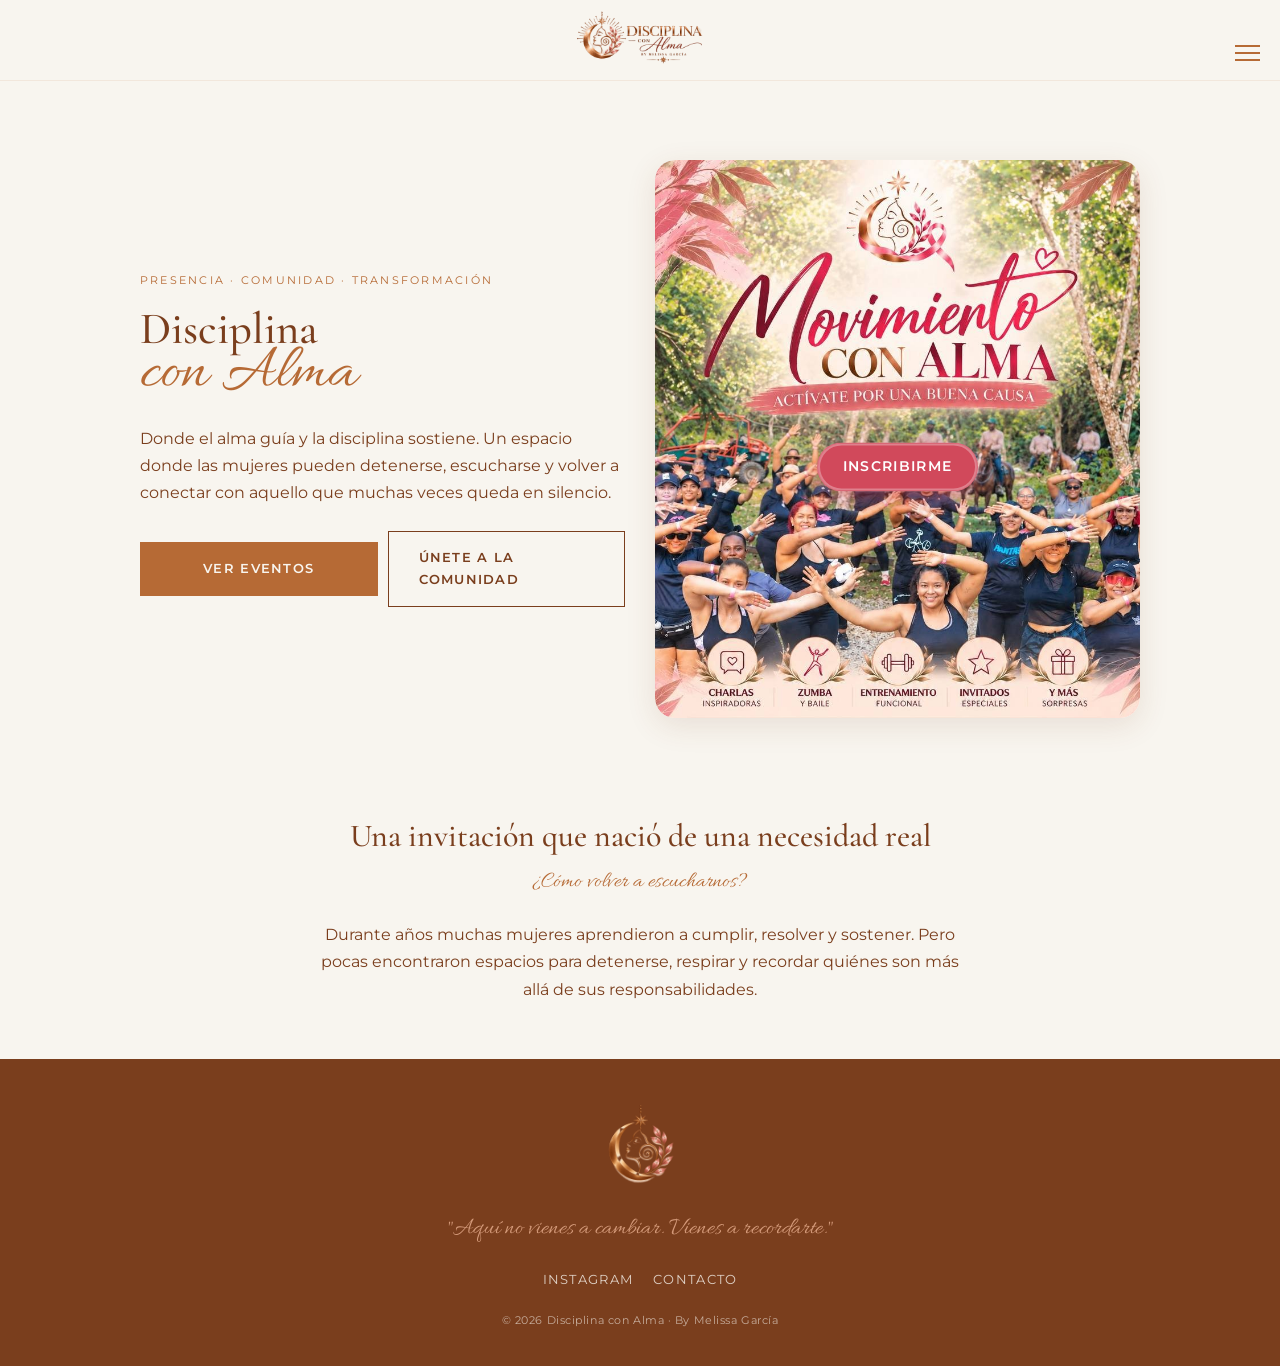
==== commit f7bd0d1b: "Update index.html" ====
--- a/index.html
+++ b/index.html
@@ -4,17 +4,66 @@
   <meta charset="UTF-8">
   <meta name="viewport" content="width=device-width, initial-scale=1.0">
   <title>Disciplina con Alma — Donde el alma guía y la disciplina sostiene</title>
+  <meta name="description" content="Comunidad y experiencia transformacional para mujeres que desean reconectar consigo mismas.">
+
   <link rel="preconnect" href="https://fonts.googleapis.com">
   <link rel="preconnect" href="https://fonts.gstatic.com" crossorigin>
   <link href="https://fonts.googleapis.com/css2?family=Cormorant+Garamond:ital,wght@0,400;0,500;0,600;1,400&family=Montserrat:wght@300;400;500;600&family=Allura&display=swap" rel="stylesheet">
+  
   <link rel="stylesheet" href="assets/css/variables.css">
   <link rel="stylesheet" href="assets/css/main.css">
+
+  <style>
+    /* Estilos para el botón flotante sobre la imagen */
+    .hero-imagen-wrapper {
+      position: relative;
+      border-radius: var(--radio-lg);
+      overflow: hidden;
+      box-shadow: var(--sombra-media);
+    }
+
+    .hero-imagen-wrapper img {
+      width: 100%;
+      height: auto;
+      display: block;
+    }
+
+    /* El botón flotante en el centro */
+    .btn-flotante-imagen {
+      position: absolute;
+      top: 55%; /* Ajustado para que quede justo donde marcaste el círculo */
+      left: 50%;
+      transform: translate(-50%, -50%);
+      background-color: #D1495B; /* Color rosa solidario */
+      color: white;
+      padding: 12px 25px;
+      border-radius: 50px;
+      font-family: var(--font-texto);
+      font-weight: 600;
+      font-size: 0.85rem;
+      text-transform: uppercase;
+      letter-spacing: 0.1em;
+      text-decoration: none;
+      box-shadow: 0 8px 20px rgba(209, 73, 91, 0.5), inset 0 0 0 2px rgba(255, 255, 255, 0.3);
+      border: 1px solid rgba(255, 255, 255, 0.2);
+      transition: all 0.3s ease;
+      white-space: nowrap;
+      z-index: 10;
+    }
+
+    .btn-flotante-imagen:hover {
+      background-color: #b53c4c;
+      transform: translate(-50%, -50%) scale(1.05);
+    }
+  </style>
 </head>
 <body>
+
+  <!-- NAVBAR -->
   <nav class="navbar">
     <div class="navbar__contenedor">
       <a href="index.html"><img src="assets/img/logo/logo-horizontal.png" alt="Disciplina con Alma" class="navbar__logo-img"></a>
-      <button class="navbar__toggle"><span></span><span></span><span></span></button>
+      <button class="navbar__toggle" aria-label="Abrir menú"><span></span><span></span><span></span></button>
       <ul class="navbar__menu">
         <li><a href="index.html" class="activo">Inicio</a></li>
         <li><a href="sobre.html">Sobre</a></li>
@@ -27,23 +76,38 @@
     </div>
   </nav>
 
+  <!-- HERO -->
   <header class="hero-luxury">
     <div class="hero-luxury__contenedor">
+      
+      <!-- Texto y Botones -->
       <div class="hero-luxury__texto">
         <div class="hero-luxury__etiqueta">Presencia · Comunidad · Transformación</div>
         <h1 class="hero-luxury__titulo">Disciplina <span>con Alma</span></h1>
         <p class="hero-luxury__desc">Donde el alma guía y la disciplina sostiene. Un espacio donde las mujeres pueden detenerse, escucharse y volver a conectar con aquello que muchas veces queda en silencio.</p>
+        
         <div class="hero-luxury__acciones">
-          <a href="experiencias.html" class="btn btn--primario">Conoce las experiencias</a>
-          <a href="https://chat.whatsapp.com/Jvy4qAzStPl2k3BB4wOs66?mode=gi_t" target="_blank" class="btn btn--secundario">Únete a la comunidad</a>
+          <!-- Botón cambiado a "Ver Eventos" -->
+          <a href="eventos.html" class="btn btn--primario">Ver Eventos</a>
+          <!-- Botón de WhatsApp -->
+          <a href="https://chat.whatsapp.com/Jvy4qAzStPl2k3BB4wOs66?mode=gi_t" target="_blank" rel="noopener" class="btn btn--secundario">Únete a la comunidad</a>
         </div>
       </div>
-      <div class="hero-luxury__imagen">
-        <img src="assets/img/solidarios/movimiento-portada.jpg" alt="Comunidad">
+
+      <!-- Imagen con botón flotante -->
+      <div class="hero-luxury__imagen hero-imagen-wrapper">
+        <img src="assets/img/solidarios/movimiento-portada.jpg" alt="Comunidad Disciplina con Alma">
+        
+        <!-- BOTÓN FLOTANTE PARA INSCRIBIRSE -->
+        <a href="registro-evento.html?evento=Movimiento con Alma" class="btn-flotante-imagen">
+          Inscribirme
+        </a>
       </div>
+
     </div>
   </header>
 
+  <!-- INTRO -->
   <section class="seccion">
     <div class="contenedor-texto text-center">
       <h2 class="seccion__titulo">Una invitación que nació de una necesidad real</h2>
@@ -52,15 +116,17 @@
     </div>
   </section>
 
+  <!-- FOOTER -->
   <footer class="footer">
-    <img src="assets/img/logo/logo-icono.png" alt="Disciplina con Alma" class="footer__logo">
+    <img src="assets/img/logo/logo-icono.png" alt="Disciplina con Alma" class="footer__logo" loading="lazy">
     <p class="footer__frase">"Aquí no vienes a cambiar. Vienes a recordarte."</p>
     <div class="footer__redes">
-      <a href="https://instagram.com/disciplinaconalma_" target="_blank">Instagram</a>
+      <a href="https://instagram.com/disciplinaconalma_" target="_blank" rel="noopener">Instagram</a>
       <a href="contacto.html">Contacto</a>
     </div>
     <p class="footer__copy">© <span data-year></span> Disciplina con Alma · By Melissa García</p>
   </footer>
+
   <script src="assets/js/main.js"></script>
 </body>
 </html>
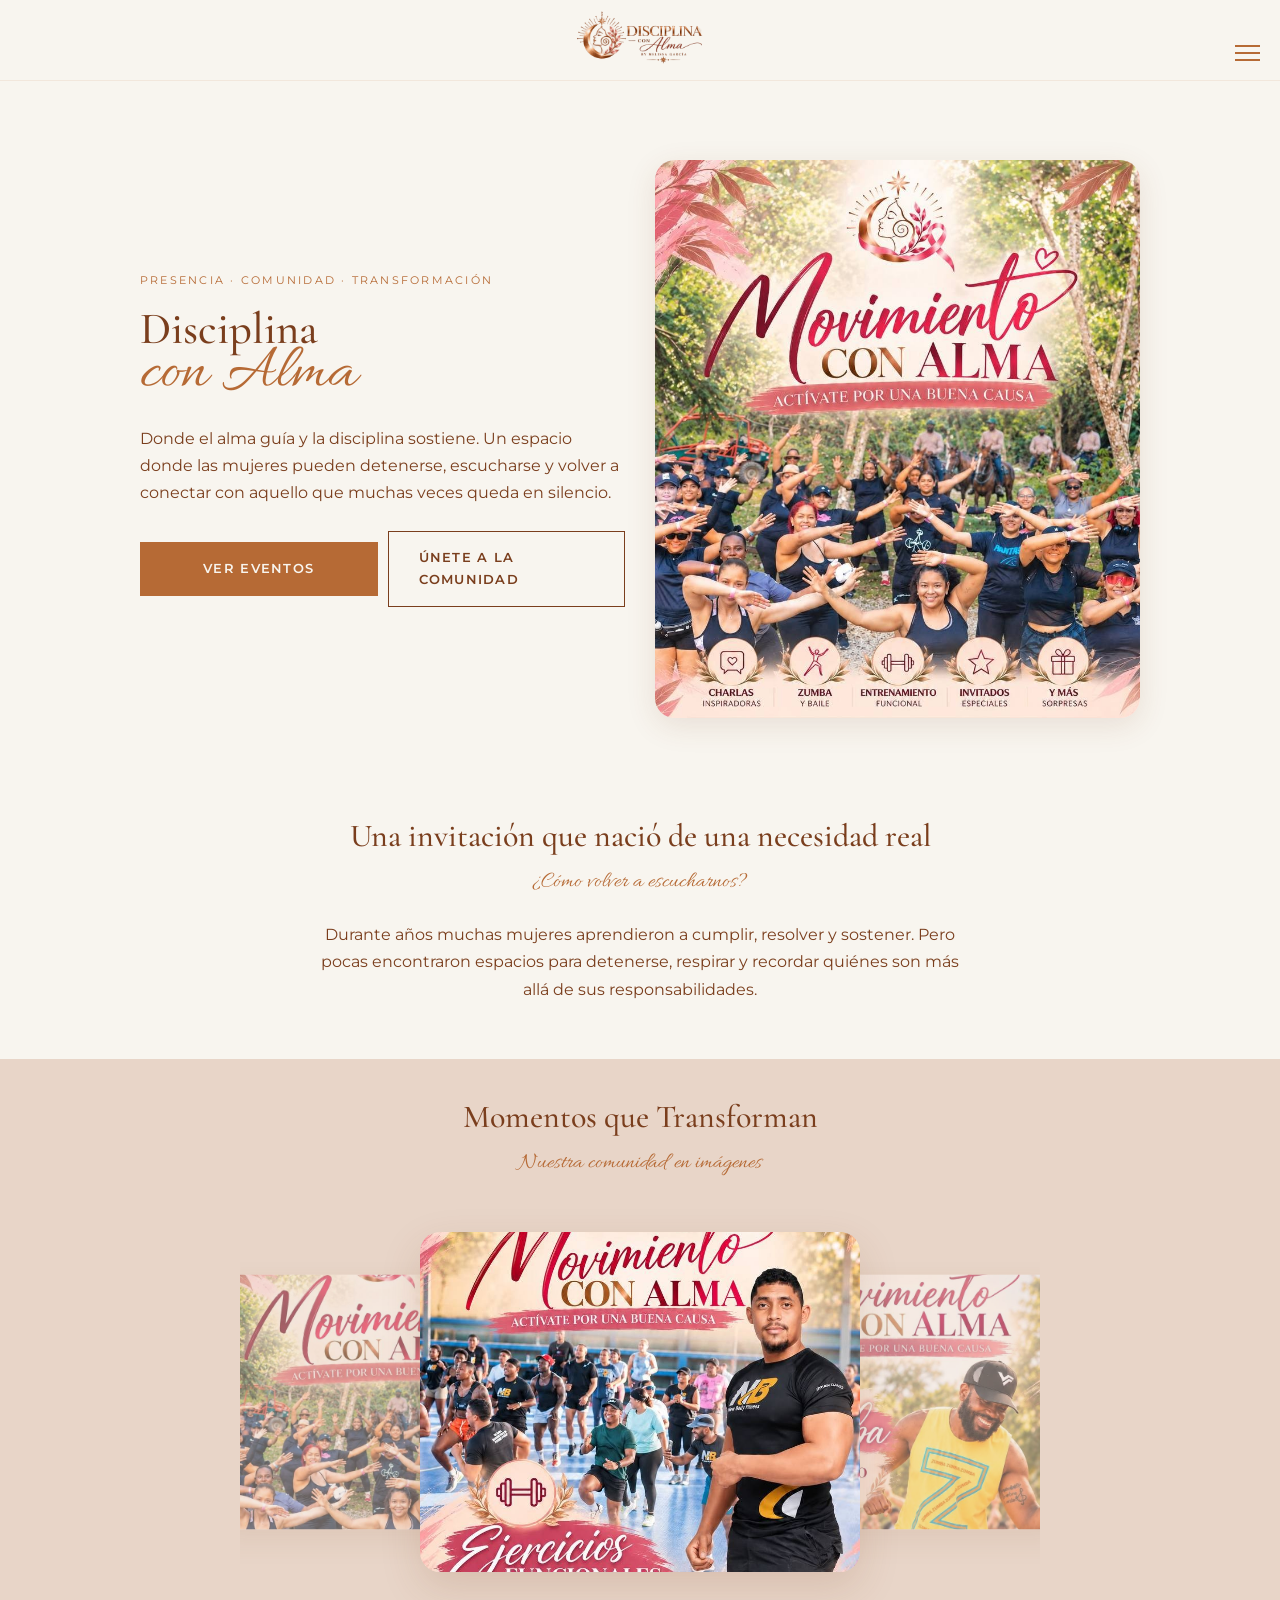
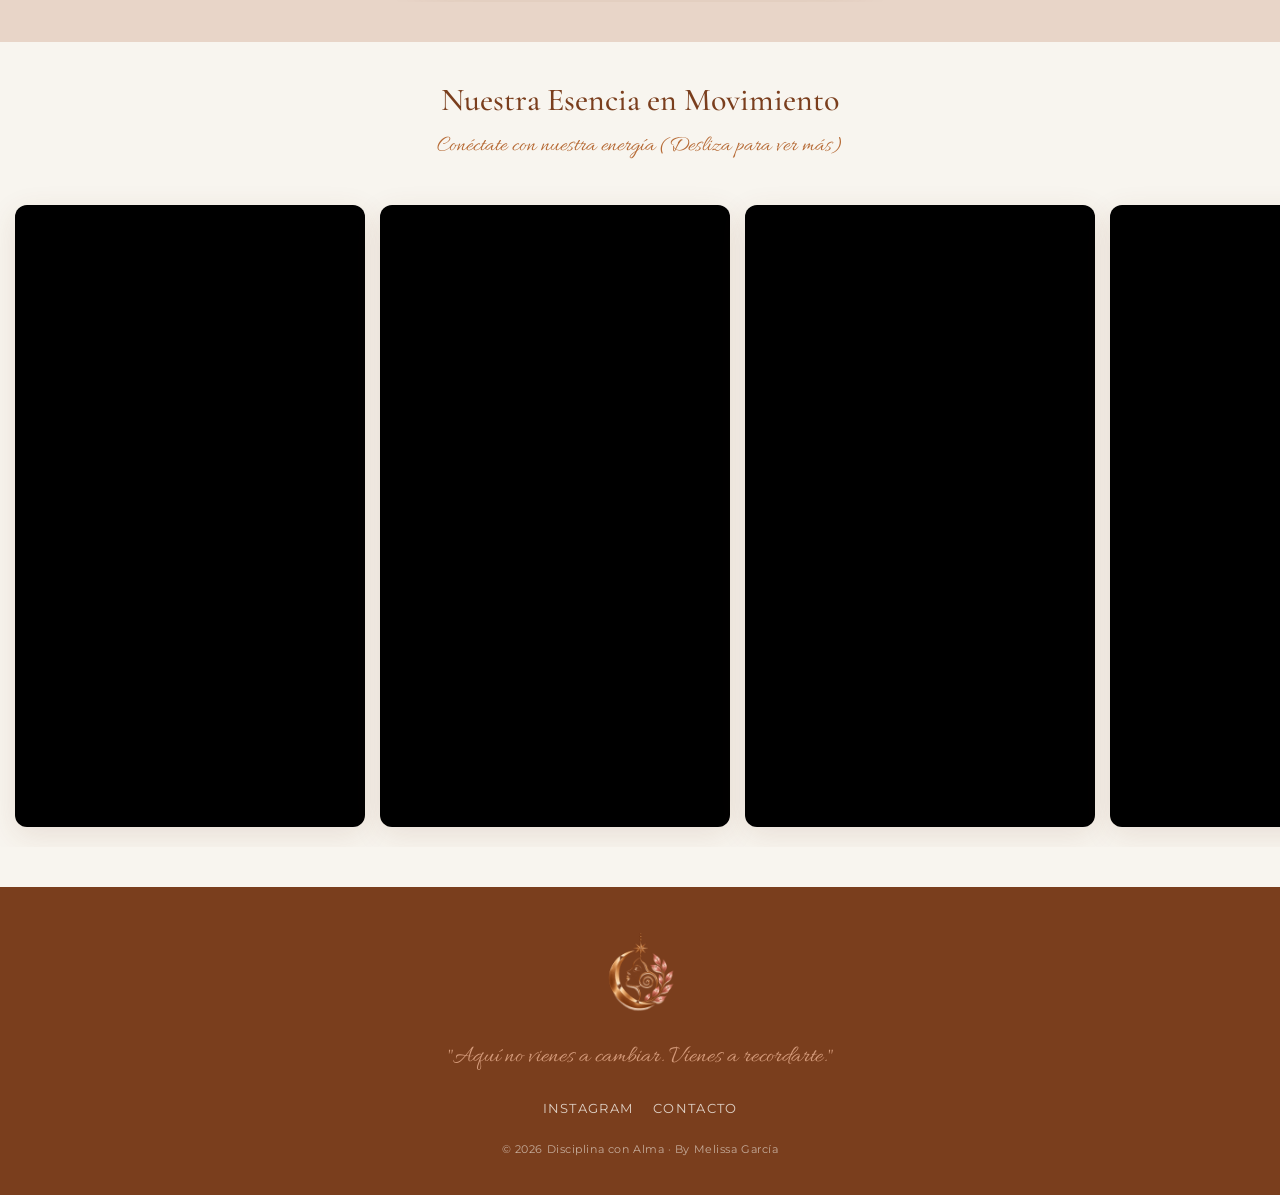
==== commit 298c4b64: "Update index.html" ====
--- a/index.html
+++ b/index.html
@@ -14,46 +14,100 @@
   <link rel="stylesheet" href="assets/css/main.css">
 
   <style>
-    /* Estilos para el botón flotante sobre la imagen */
-    .hero-imagen-wrapper {
+    /* --- ESTILOS DEL CARRUSEL DE FOTOS INTERACTIVO --- */
+    .carrusel-wrapper {
       position: relative;
+      width: 100%;
+      max-width: 800px;
+      margin: 0 auto;
+      height: 400px;
+      display: flex;
+      justify-content: center;
+      align-items: center;
+      overflow: hidden;
+    }
+
+    .carrusel-item {
+      position: absolute;
+      transition: all 0.6s cubic-bezier(0.25, 1, 0.5, 1); /* Transición suave y elegante */
       border-radius: var(--radio-lg);
       overflow: hidden;
+      box-shadow: var(--sombra-fuerte);
+      cursor: pointer;
+      width: 55%;
+      height: 85%;
+      opacity: 0;
+      transform: scale(0.6);
+      z-index: 1;
+    }
+
+    .carrusel-item img {
+      width: 100%;
+      height: 100%;
+      object-fit: cover;
+      pointer-events: none;
+    }
+
+    /* Estado de la foto activa (Centro) */
+    .carrusel-item.activo {
+      opacity: 1;
+      transform: scale(1);
+      z-index: 3;
+      cursor: default;
+    }
+
+    /* Estado de la foto anterior (Izquierda) */
+    .carrusel-item.prev {
+      opacity: 0.6;
+      transform: translateX(-60%) scale(0.75);
+      z-index: 2;
+    }
+
+    /* Estado de la foto siguiente (Derecha) */
+    .carrusel-item.next {
+      opacity: 0.6;
+      transform: translateX(60%) scale(0.75);
+      z-index: 2;
+    }
+
+    /* --- ESTILOS DEL CARRUSEL DE VIDEOS (SHORTS) --- */
+    .carrusel-videos {
+      display: flex;
+      gap: 15px;
+      overflow-x: auto;
+      scroll-snap-type: x mandatory;
+      padding: 20px 15px;
+      -webkit-overflow-scrolling: touch;
+      scrollbar-width: none; /* Firefox */
+    }
+
+    .carrusel-videos::-webkit-scrollbar {
+      display: none; /* Chrome/Safari */
+    }
+
+    .video-item {
+      flex: 0 0 75%; /* Toma el 75% del ancho en celular */
+      scroll-snap-align: center;
+      border-radius: var(--radio-md);
+      overflow: hidden;
       box-shadow: var(--sombra-media);
-    }
-
-    .hero-imagen-wrapper img {
-      width: 100%;
-      height: auto;
-      display: block;
-    }
-
-    /* El botón flotante en el centro */
-    .btn-flotante-imagen {
+      position: relative;
+      padding-bottom: 133%; /* Proporción 3:4 (ideal para Shorts) */
+      background-color: #000;
+    }
+
+    @media (min-width: 768px) {
+      .video-item {
+        flex: 0 0 350px; /* En PC tiene un ancho fijo */
+        padding-bottom: 622px;
+      }
+    }
+
+    .video-item iframe {
       position: absolute;
-      top: 55%; /* Ajustado para que quede justo donde marcaste el círculo */
-      left: 50%;
-      transform: translate(-50%, -50%);
-      background-color: #D1495B; /* Color rosa solidario */
-      color: white;
-      padding: 12px 25px;
-      border-radius: 50px;
-      font-family: var(--font-texto);
-      font-weight: 600;
-      font-size: 0.85rem;
-      text-transform: uppercase;
-      letter-spacing: 0.1em;
-      text-decoration: none;
-      box-shadow: 0 8px 20px rgba(209, 73, 91, 0.5), inset 0 0 0 2px rgba(255, 255, 255, 0.3);
-      border: 1px solid rgba(255, 255, 255, 0.2);
-      transition: all 0.3s ease;
-      white-space: nowrap;
-      z-index: 10;
-    }
-
-    .btn-flotante-imagen:hover {
-      background-color: #b53c4c;
-      transform: translate(-50%, -50%) scale(1.05);
+      top: 0; left: 0;
+      width: 100%; height: 100%;
+      border: none;
     }
   </style>
 </head>
@@ -79,31 +133,18 @@
   <!-- HERO -->
   <header class="hero-luxury">
     <div class="hero-luxury__contenedor">
-      
-      <!-- Texto y Botones -->
       <div class="hero-luxury__texto">
         <div class="hero-luxury__etiqueta">Presencia · Comunidad · Transformación</div>
         <h1 class="hero-luxury__titulo">Disciplina <span>con Alma</span></h1>
         <p class="hero-luxury__desc">Donde el alma guía y la disciplina sostiene. Un espacio donde las mujeres pueden detenerse, escucharse y volver a conectar con aquello que muchas veces queda en silencio.</p>
-        
         <div class="hero-luxury__acciones">
-          <!-- Botón cambiado a "Ver Eventos" -->
           <a href="eventos.html" class="btn btn--primario">Ver Eventos</a>
-          <!-- Botón de WhatsApp -->
           <a href="https://chat.whatsapp.com/Jvy4qAzStPl2k3BB4wOs66?mode=gi_t" target="_blank" rel="noopener" class="btn btn--secundario">Únete a la comunidad</a>
         </div>
       </div>
-
-      <!-- Imagen con botón flotante -->
-      <div class="hero-luxury__imagen hero-imagen-wrapper">
-        <img src="assets/img/solidarios/movimiento-portada.jpg" alt="Comunidad Disciplina con Alma">
-        
-        <!-- BOTÓN FLOTANTE PARA INSCRIBIRSE -->
-        <a href="registro-evento.html?evento=Movimiento con Alma" class="btn-flotante-imagen">
-          Inscribirme
-        </a>
-      </div>
-
+      <div class="hero-luxury__imagen">
+        <img src="assets/img/solidarios/movimiento-portada.jpg" alt="Comunidad Disciplina con Alma" style="border-radius: var(--radio-lg); box-shadow: var(--sombra-media);">
+      </div>
     </div>
   </header>
 
@@ -113,6 +154,56 @@
       <h2 class="seccion__titulo">Una invitación que nació de una necesidad real</h2>
       <p class="seccion__subtitulo">¿Cómo volver a escucharnos?</p>
       <p>Durante años muchas mujeres aprendieron a cumplir, resolver y sostener. Pero pocas encontraron espacios para detenerse, respirar y recordar quiénes son más allá de sus responsabilidades.</p>
+    </div>
+  </section>
+
+  <!-- CARRUSEL DE FOTOS INTERACTIVO -->
+  <section class="seccion seccion--arena" style="overflow: hidden;">
+    <div class="contenedor text-center">
+      <h2 class="seccion__titulo">Momentos que Transforman</h2>
+      <p class="seccion__subtitulo">Nuestra comunidad en imágenes</p>
+      
+      <div class="carrusel-wrapper">
+        <!-- Las fotos de ejemplo (luego las cambias por las tuyas) -->
+        <div class="carrusel-item" data-index="0">
+          <img src="assets/img/solidarios/movimiento-funcional.jpg" alt="Momento 1">
+        </div>
+        <div class="carrusel-item" data-index="1">
+          <img src="assets/img/solidarios/movimiento-zumba.jpg" alt="Momento 2">
+        </div>
+        <div class="carrusel-item" data-index="2">
+          <img src="assets/img/solidarios/movimiento-zumba-2.jpg" alt="Momento 3">
+        </div>
+        <!-- Agrega aquí más imágenes si quieres, el código se adaptará -->
+        <div class="carrusel-item" data-index="3">
+          <img src="assets/img/solidarios/movimiento-portada.jpg" alt="Momento 4">
+        </div>
+      </div>
+    </div>
+  </section>
+
+  <!-- CARRUSEL DE VIDEOS (SHORTS) -->
+  <section class="seccion">
+    <div class="contenedor text-center">
+      <h2 class="seccion__titulo">Nuestra Esencia en Movimiento</h2>
+      <p class="seccion__subtitulo">Conéctate con nuestra energía (Desliza para ver más)</p>
+    </div>
+    
+    <div class="carrusel-videos">
+      <!-- Videos de EJEMPLO (Cambia los src cuando tengas los tuyos) -->
+      <div class="video-item">
+        <!-- Reemplaza dQw4w9WgXcQ por el ID de tu Short -->
+        <iframe src="https://www.youtube.com/embed/dQw4w9WgXcQ" title="Short 1" allow="accelerometer; autoplay; clipboard-write; encrypted-media; gyroscope; picture-in-picture" allowfullscreen></iframe>
+      </div>
+      <div class="video-item">
+        <iframe src="https://www.youtube.com/embed/dQw4w9WgXcQ" title="Short 2" allow="accelerometer; autoplay; clipboard-write; encrypted-media; gyroscope; picture-in-picture" allowfullscreen></iframe>
+      </div>
+      <div class="video-item">
+        <iframe src="https://www.youtube.com/embed/dQw4w9WgXcQ" title="Short 3" allow="accelerometer; autoplay; clipboard-write; encrypted-media; gyroscope; picture-in-picture" allowfullscreen></iframe>
+      </div>
+      <div class="video-item">
+        <iframe src="https://www.youtube.com/embed/dQw4w9WgXcQ" title="Short 4" allow="accelerometer; autoplay; clipboard-write; encrypted-media; gyroscope; picture-in-picture" allowfullscreen></iframe>
+      </div>
     </div>
   </section>
 
@@ -128,5 +219,49 @@
   </footer>
 
   <script src="assets/js/main.js"></script>
+
+  <!-- SCRIPT PARA EL CARRUSEL DE FOTOS INTERACTIVO -->
+  <script>
+    document.addEventListener('DOMContentLoaded', () => {
+      const items = document.querySelectorAll('.carrusel-item');
+      let currentIndex = 0;
+
+      // Función que actualiza las clases para crear el efecto de rotación
+      function renderCarrusel() {
+        items.forEach((item, index) => {
+          item.classList.remove('activo', 'prev', 'next');
+          
+          if (index === currentIndex) {
+            item.classList.add('activo');
+          } else if (index === (currentIndex - 1 + items.length) % items.length) {
+            item.classList.add('prev');
+          } else if (index === (currentIndex + 1) % items.length) {
+            item.classList.add('next');
+          }
+        });
+      }
+
+      // Agregar evento clic a cada imagen
+      items.forEach((item, index) => {
+        item.addEventListener('click', () => {
+          // Si la foto clickeada no es la activa, se convierte en la activa
+          if (index !== currentIndex) {
+            currentIndex = index;
+            renderCarrusel();
+          }
+        });
+      });
+
+      // Iniciar el carrusel
+      renderCarrusel();
+      
+      // Opcional: Auto-rotación cada 5 segundos
+      setInterval(() => {
+        currentIndex = (currentIndex + 1) % items.length;
+        renderCarrusel();
+      }, 5000);
+    });
+  </script>
+
 </body>
 </html>
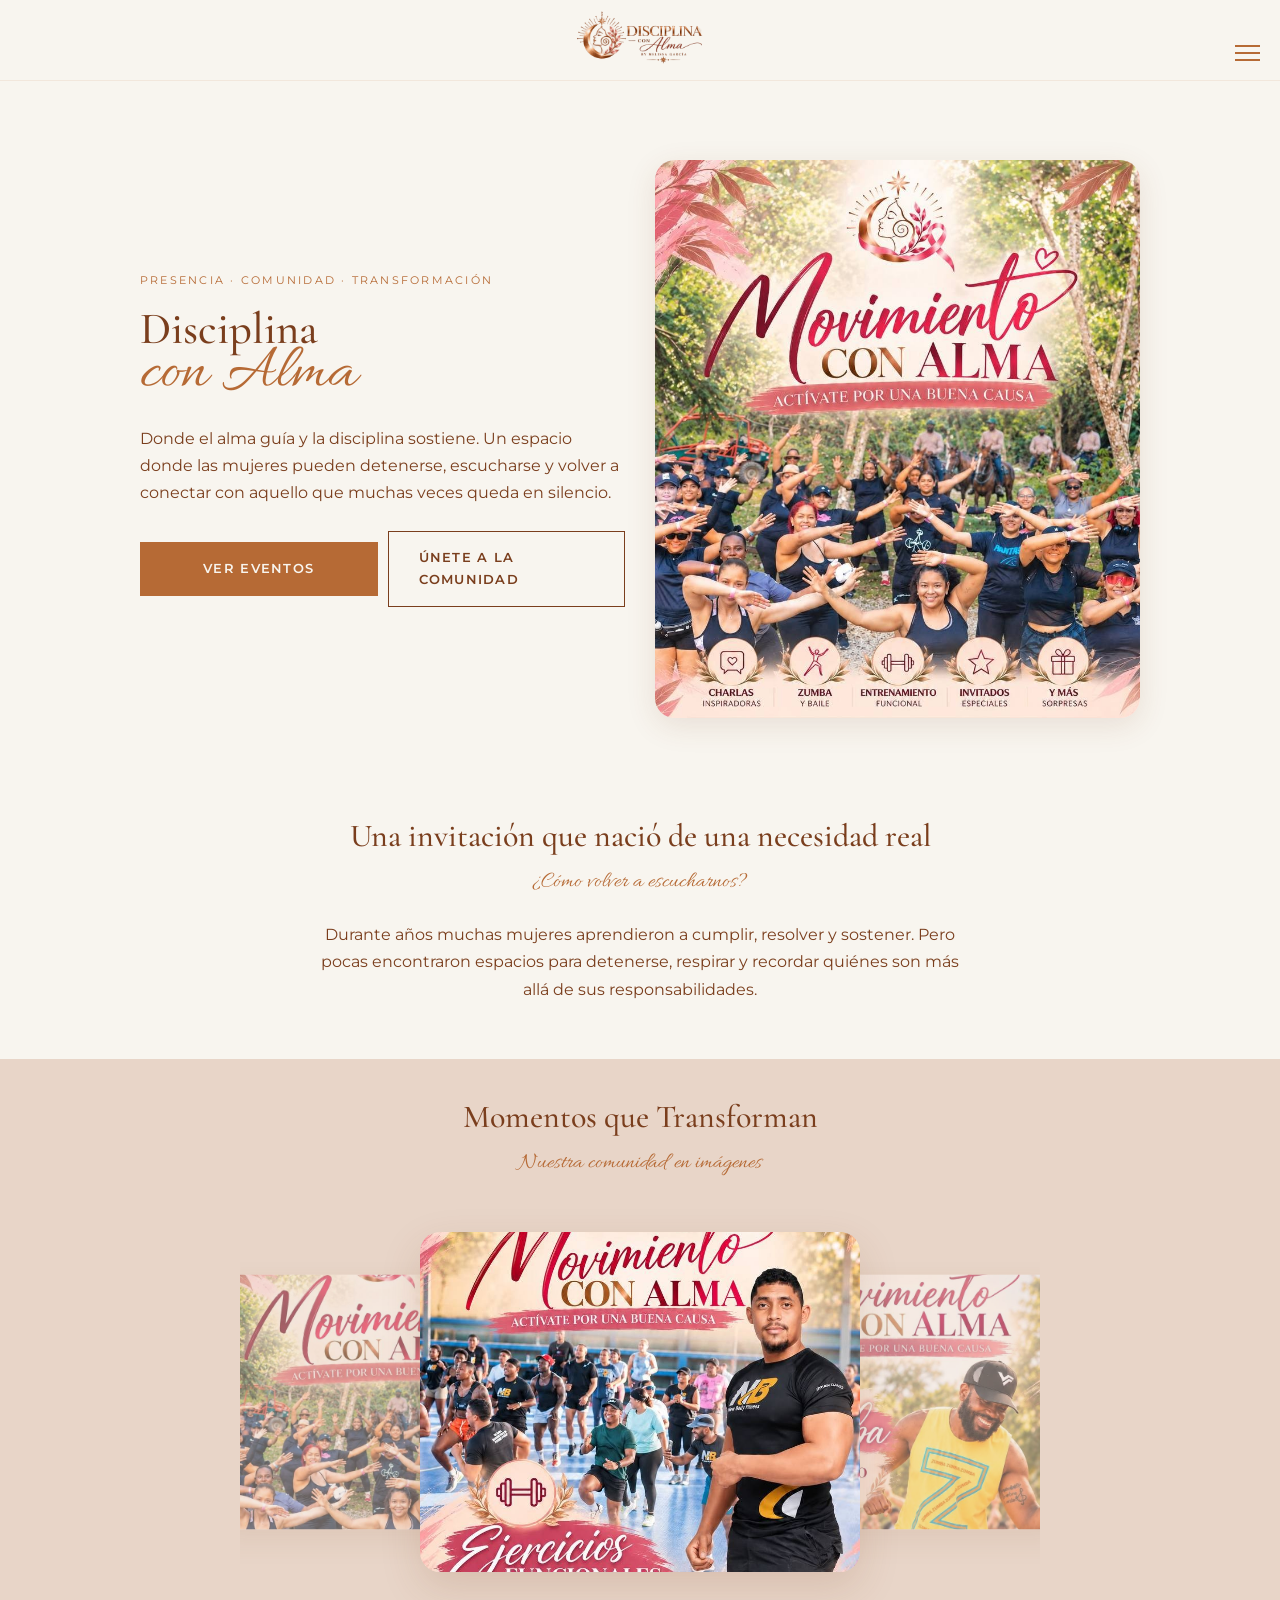
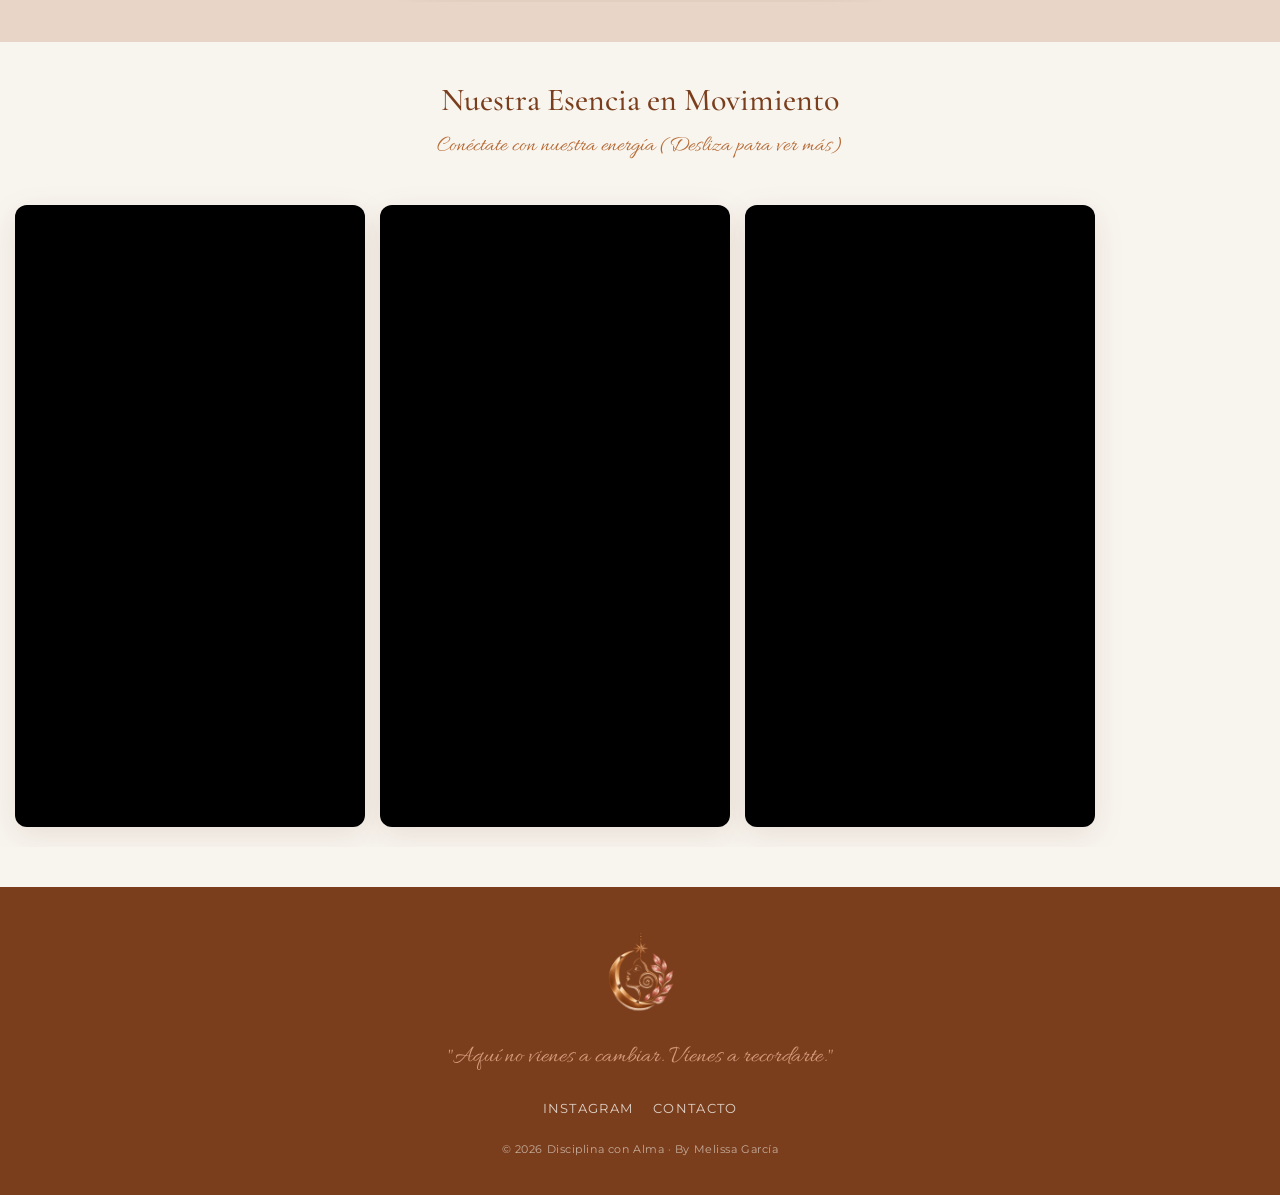
==== commit 10c4a7f1: "Update index.html" ====
--- a/index.html
+++ b/index.html
@@ -29,7 +29,7 @@
 
     .carrusel-item {
       position: absolute;
-      transition: all 0.6s cubic-bezier(0.25, 1, 0.5, 1); /* Transición suave y elegante */
+      transition: all 0.6s cubic-bezier(0.25, 1, 0.5, 1);
       border-radius: var(--radio-lg);
       overflow: hidden;
       box-shadow: var(--sombra-fuerte);
@@ -48,27 +48,9 @@
       pointer-events: none;
     }
 
-    /* Estado de la foto activa (Centro) */
-    .carrusel-item.activo {
-      opacity: 1;
-      transform: scale(1);
-      z-index: 3;
-      cursor: default;
-    }
-
-    /* Estado de la foto anterior (Izquierda) */
-    .carrusel-item.prev {
-      opacity: 0.6;
-      transform: translateX(-60%) scale(0.75);
-      z-index: 2;
-    }
-
-    /* Estado de la foto siguiente (Derecha) */
-    .carrusel-item.next {
-      opacity: 0.6;
-      transform: translateX(60%) scale(0.75);
-      z-index: 2;
-    }
+    .carrusel-item.activo { opacity: 1; transform: scale(1); z-index: 3; cursor: default; }
+    .carrusel-item.prev { opacity: 0.6; transform: translateX(-60%) scale(0.75); z-index: 2; }
+    .carrusel-item.next { opacity: 0.6; transform: translateX(60%) scale(0.75); z-index: 2; }
 
     /* --- ESTILOS DEL CARRUSEL DE VIDEOS (SHORTS) --- */
     .carrusel-videos {
@@ -78,27 +60,25 @@
       scroll-snap-type: x mandatory;
       padding: 20px 15px;
       -webkit-overflow-scrolling: touch;
-      scrollbar-width: none; /* Firefox */
-    }
-
-    .carrusel-videos::-webkit-scrollbar {
-      display: none; /* Chrome/Safari */
-    }
+      scrollbar-width: none;
+    }
+
+    .carrusel-videos::-webkit-scrollbar { display: none; }
 
     .video-item {
-      flex: 0 0 75%; /* Toma el 75% del ancho en celular */
+      flex: 0 0 75%;
       scroll-snap-align: center;
       border-radius: var(--radio-md);
       overflow: hidden;
       box-shadow: var(--sombra-media);
       position: relative;
-      padding-bottom: 133%; /* Proporción 3:4 (ideal para Shorts) */
+      padding-bottom: 133%;
       background-color: #000;
     }
 
     @media (min-width: 768px) {
       .video-item {
-        flex: 0 0 350px; /* En PC tiene un ancho fijo */
+        flex: 0 0 350px;
         padding-bottom: 622px;
       }
     }
@@ -113,7 +93,6 @@
 </head>
 <body>
 
-  <!-- NAVBAR -->
   <nav class="navbar">
     <div class="navbar__contenedor">
       <a href="index.html"><img src="assets/img/logo/logo-horizontal.png" alt="Disciplina con Alma" class="navbar__logo-img"></a>
@@ -130,7 +109,6 @@
     </div>
   </nav>
 
-  <!-- HERO -->
   <header class="hero-luxury">
     <div class="hero-luxury__contenedor">
       <div class="hero-luxury__texto">
@@ -148,7 +126,6 @@
     </div>
   </header>
 
-  <!-- INTRO -->
   <section class="seccion">
     <div class="contenedor-texto text-center">
       <h2 class="seccion__titulo">Una invitación que nació de una necesidad real</h2>
@@ -157,14 +134,12 @@
     </div>
   </section>
 
-  <!-- CARRUSEL DE FOTOS INTERACTIVO -->
   <section class="seccion seccion--arena" style="overflow: hidden;">
     <div class="contenedor text-center">
       <h2 class="seccion__titulo">Momentos que Transforman</h2>
       <p class="seccion__subtitulo">Nuestra comunidad en imágenes</p>
       
       <div class="carrusel-wrapper">
-        <!-- Las fotos de ejemplo (luego las cambias por las tuyas) -->
         <div class="carrusel-item" data-index="0">
           <img src="assets/img/solidarios/movimiento-funcional.jpg" alt="Momento 1">
         </div>
@@ -174,7 +149,6 @@
         <div class="carrusel-item" data-index="2">
           <img src="assets/img/solidarios/movimiento-zumba-2.jpg" alt="Momento 3">
         </div>
-        <!-- Agrega aquí más imágenes si quieres, el código se adaptará -->
         <div class="carrusel-item" data-index="3">
           <img src="assets/img/solidarios/movimiento-portada.jpg" alt="Momento 4">
         </div>
@@ -182,7 +156,7 @@
     </div>
   </section>
 
-  <!-- CARRUSEL DE VIDEOS (SHORTS) -->
+  <!-- CARRUSEL DE VIDEOS CON TUS SHORTS REALES -->
   <section class="seccion">
     <div class="contenedor text-center">
       <h2 class="seccion__titulo">Nuestra Esencia en Movimiento</h2>
@@ -190,24 +164,25 @@
     </div>
     
     <div class="carrusel-videos">
-      <!-- Videos de EJEMPLO (Cambia los src cuando tengas los tuyos) -->
+      
+      <!-- VIDEO 1 (RxySiyVyRcM) -->
       <div class="video-item">
-        <!-- Reemplaza dQw4w9WgXcQ por el ID de tu Short -->
-        <iframe src="https://www.youtube.com/embed/dQw4w9WgXcQ" title="Short 1" allow="accelerometer; autoplay; clipboard-write; encrypted-media; gyroscope; picture-in-picture" allowfullscreen></iframe>
-      </div>
+        <iframe src="https://www.youtube.com/embed/RxySiyVyRcM" title="Short 1" allow="accelerometer; autoplay; clipboard-write; encrypted-media; gyroscope; picture-in-picture" allowfullscreen></iframe>
+      </div>
+
+      <!-- VIDEO 2 (ZHhGy-24Cxo) -->
       <div class="video-item">
-        <iframe src="https://www.youtube.com/embed/dQw4w9WgXcQ" title="Short 2" allow="accelerometer; autoplay; clipboard-write; encrypted-media; gyroscope; picture-in-picture" allowfullscreen></iframe>
-      </div>
+        <iframe src="https://www.youtube.com/embed/ZHhGy-24Cxo" title="Short 2" allow="accelerometer; autoplay; clipboard-write; encrypted-media; gyroscope; picture-in-picture" allowfullscreen></iframe>
+      </div>
+
+      <!-- VIDEO 3 (wUtj32lchws) -->
       <div class="video-item">
-        <iframe src="https://www.youtube.com/embed/dQw4w9WgXcQ" title="Short 3" allow="accelerometer; autoplay; clipboard-write; encrypted-media; gyroscope; picture-in-picture" allowfullscreen></iframe>
-      </div>
-      <div class="video-item">
-        <iframe src="https://www.youtube.com/embed/dQw4w9WgXcQ" title="Short 4" allow="accelerometer; autoplay; clipboard-write; encrypted-media; gyroscope; picture-in-picture" allowfullscreen></iframe>
-      </div>
+        <iframe src="https://www.youtube.com/embed/wUtj32lchws" title="Short 3" allow="accelerometer; autoplay; clipboard-write; encrypted-media; gyroscope; picture-in-picture" allowfullscreen></iframe>
+      </div>
+
     </div>
   </section>
 
-  <!-- FOOTER -->
   <footer class="footer">
     <img src="assets/img/logo/logo-icono.png" alt="Disciplina con Alma" class="footer__logo" loading="lazy">
     <p class="footer__frase">"Aquí no vienes a cambiar. Vienes a recordarte."</p>
@@ -220,17 +195,14 @@
 
   <script src="assets/js/main.js"></script>
 
-  <!-- SCRIPT PARA EL CARRUSEL DE FOTOS INTERACTIVO -->
   <script>
     document.addEventListener('DOMContentLoaded', () => {
       const items = document.querySelectorAll('.carrusel-item');
       let currentIndex = 0;
 
-      // Función que actualiza las clases para crear el efecto de rotación
       function renderCarrusel() {
         items.forEach((item, index) => {
           item.classList.remove('activo', 'prev', 'next');
-          
           if (index === currentIndex) {
             item.classList.add('activo');
           } else if (index === (currentIndex - 1 + items.length) % items.length) {
@@ -241,10 +213,8 @@
         });
       }
 
-      // Agregar evento clic a cada imagen
       items.forEach((item, index) => {
         item.addEventListener('click', () => {
-          // Si la foto clickeada no es la activa, se convierte en la activa
           if (index !== currentIndex) {
             currentIndex = index;
             renderCarrusel();
@@ -252,16 +222,13 @@
         });
       });
 
-      // Iniciar el carrusel
       renderCarrusel();
       
-      // Opcional: Auto-rotación cada 5 segundos
       setInterval(() => {
         currentIndex = (currentIndex + 1) % items.length;
         renderCarrusel();
       }, 5000);
     });
   </script>
-
 </body>
 </html>
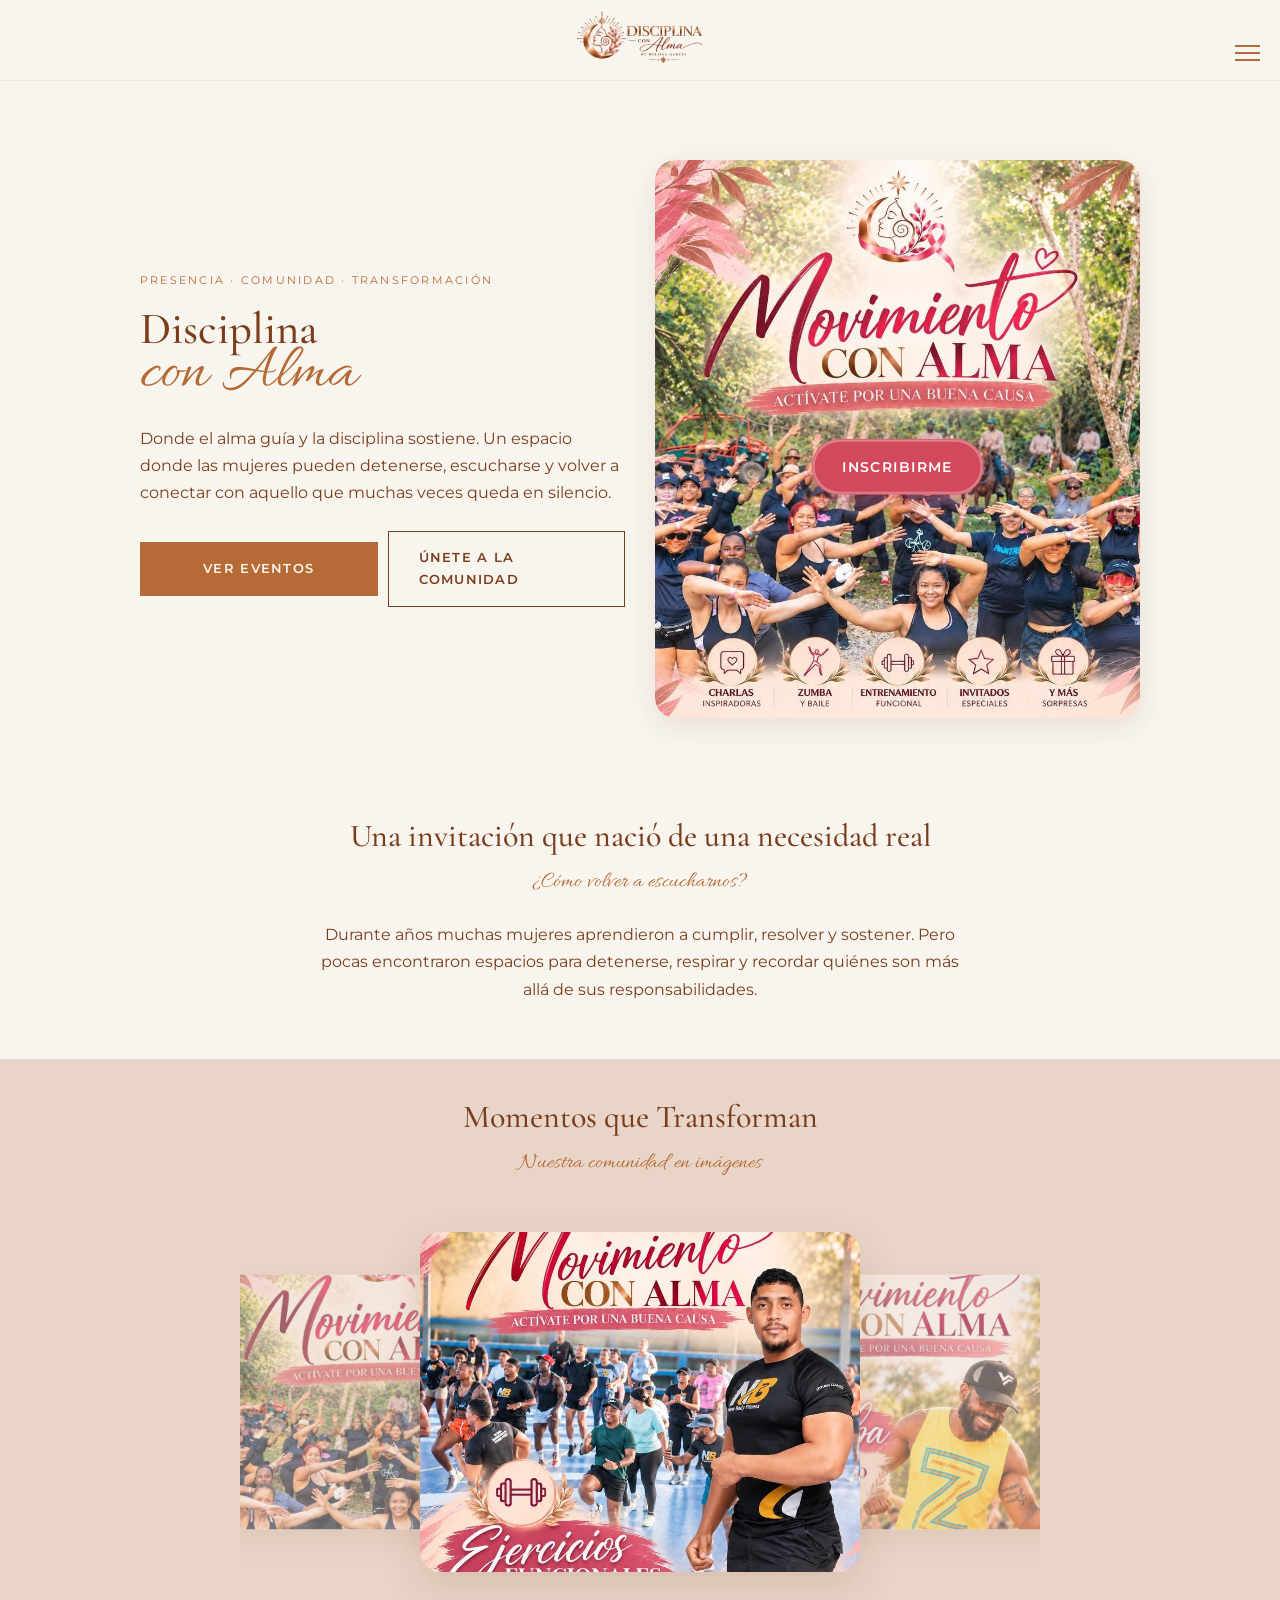
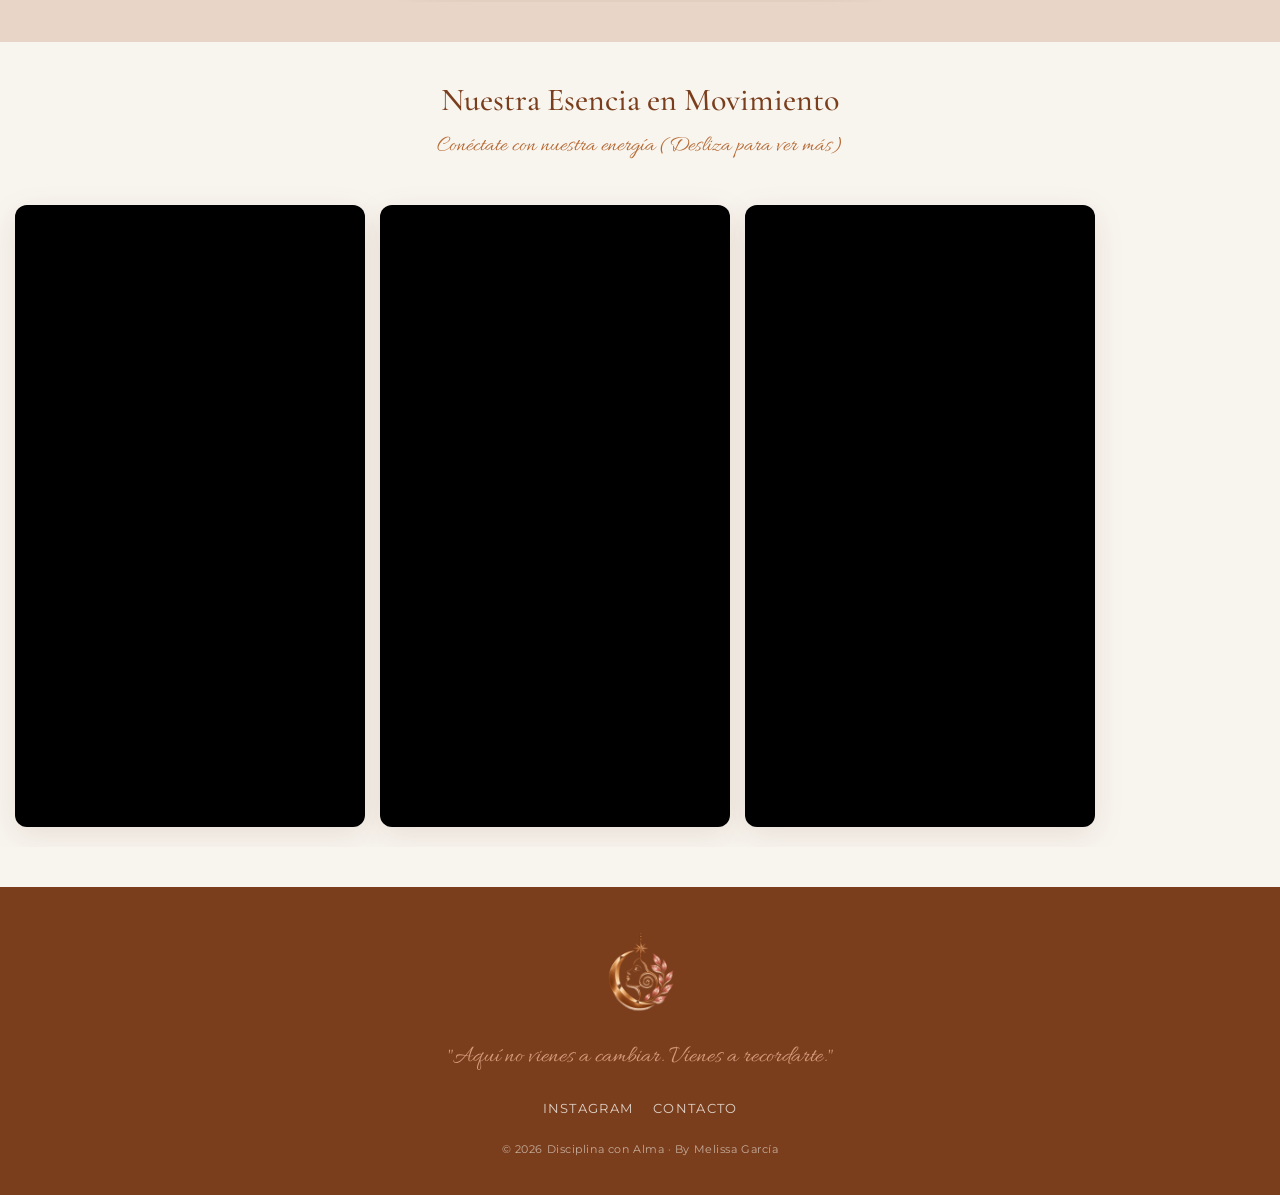
==== commit 074bc7cc: "Update index.html" ====
--- a/index.html
+++ b/index.html
@@ -14,6 +14,48 @@
   <link rel="stylesheet" href="assets/css/main.css">
 
   <style>
+    /* --- ESTILOS DEL BOTÓN FLOTANTE EN LA IMAGEN --- */
+    .hero-imagen-wrapper {
+      position: relative;
+      border-radius: var(--radio-lg);
+      overflow: hidden;
+      box-shadow: var(--sombra-media);
+    }
+
+    .hero-imagen-wrapper img {
+      width: 100%;
+      height: auto;
+      display: block;
+    }
+
+    /* El botón flotante */
+    .btn-flotante-imagen {
+      position: absolute;
+      top: 55%; /* Ajustado para que quede en el centro de la foto */
+      left: 50%;
+      transform: translate(-50%, -50%);
+      background-color: #D1495B; /* Color rosa solidario */
+      color: white;
+      padding: 15px 30px;
+      border-radius: 50px;
+      font-family: var(--font-texto);
+      font-weight: 600;
+      font-size: 0.9rem;
+      text-transform: uppercase;
+      letter-spacing: 0.1em;
+      text-decoration: none;
+      box-shadow: 0 8px 20px rgba(209, 73, 91, 0.5), inset 0 0 0 2px rgba(255, 255, 255, 0.3);
+      border: 1px solid rgba(255, 255, 255, 0.2);
+      transition: all 0.3s ease;
+      white-space: nowrap;
+      z-index: 10;
+    }
+
+    .btn-flotante-imagen:hover {
+      background-color: #b53c4c;
+      transform: translate(-50%, -50%) scale(1.05);
+    }
+
     /* --- ESTILOS DEL CARRUSEL DE FOTOS INTERACTIVO --- */
     .carrusel-wrapper {
       position: relative;
@@ -109,6 +151,7 @@
     </div>
   </nav>
 
+  <!-- HERO -->
   <header class="hero-luxury">
     <div class="hero-luxury__contenedor">
       <div class="hero-luxury__texto">
@@ -120,9 +163,17 @@
           <a href="https://chat.whatsapp.com/Jvy4qAzStPl2k3BB4wOs66?mode=gi_t" target="_blank" rel="noopener" class="btn btn--secundario">Únete a la comunidad</a>
         </div>
       </div>
-      <div class="hero-luxury__imagen">
-        <img src="assets/img/solidarios/movimiento-portada.jpg" alt="Comunidad Disciplina con Alma" style="border-radius: var(--radio-lg); box-shadow: var(--sombra-media);">
-      </div>
+      
+      <!-- IMAGEN CON EL BOTÓN FLOTANTE RESTAURADO -->
+      <div class="hero-luxury__imagen hero-imagen-wrapper">
+        <img src="assets/img/solidarios/movimiento-portada.jpg" alt="Comunidad Disciplina con Alma">
+        
+        <!-- BOTÓN FLOTANTE -->
+        <a href="registro-evento.html?evento=Movimiento con Alma" class="btn-flotante-imagen">
+          Inscribirme
+        </a>
+      </div>
+      
     </div>
   </header>
 
@@ -156,7 +207,6 @@
     </div>
   </section>
 
-  <!-- CARRUSEL DE VIDEOS CON TUS SHORTS REALES -->
   <section class="seccion">
     <div class="contenedor text-center">
       <h2 class="seccion__titulo">Nuestra Esencia en Movimiento</h2>
@@ -164,22 +214,15 @@
     </div>
     
     <div class="carrusel-videos">
-      
-      <!-- VIDEO 1 (RxySiyVyRcM) -->
       <div class="video-item">
         <iframe src="https://www.youtube.com/embed/RxySiyVyRcM" title="Short 1" allow="accelerometer; autoplay; clipboard-write; encrypted-media; gyroscope; picture-in-picture" allowfullscreen></iframe>
       </div>
-
-      <!-- VIDEO 2 (ZHhGy-24Cxo) -->
       <div class="video-item">
         <iframe src="https://www.youtube.com/embed/ZHhGy-24Cxo" title="Short 2" allow="accelerometer; autoplay; clipboard-write; encrypted-media; gyroscope; picture-in-picture" allowfullscreen></iframe>
       </div>
-
-      <!-- VIDEO 3 (wUtj32lchws) -->
       <div class="video-item">
         <iframe src="https://www.youtube.com/embed/wUtj32lchws" title="Short 3" allow="accelerometer; autoplay; clipboard-write; encrypted-media; gyroscope; picture-in-picture" allowfullscreen></iframe>
       </div>
-
     </div>
   </section>
 
@@ -194,7 +237,6 @@
   </footer>
 
   <script src="assets/js/main.js"></script>
-
   <script>
     document.addEventListener('DOMContentLoaded', () => {
       const items = document.querySelectorAll('.carrusel-item');
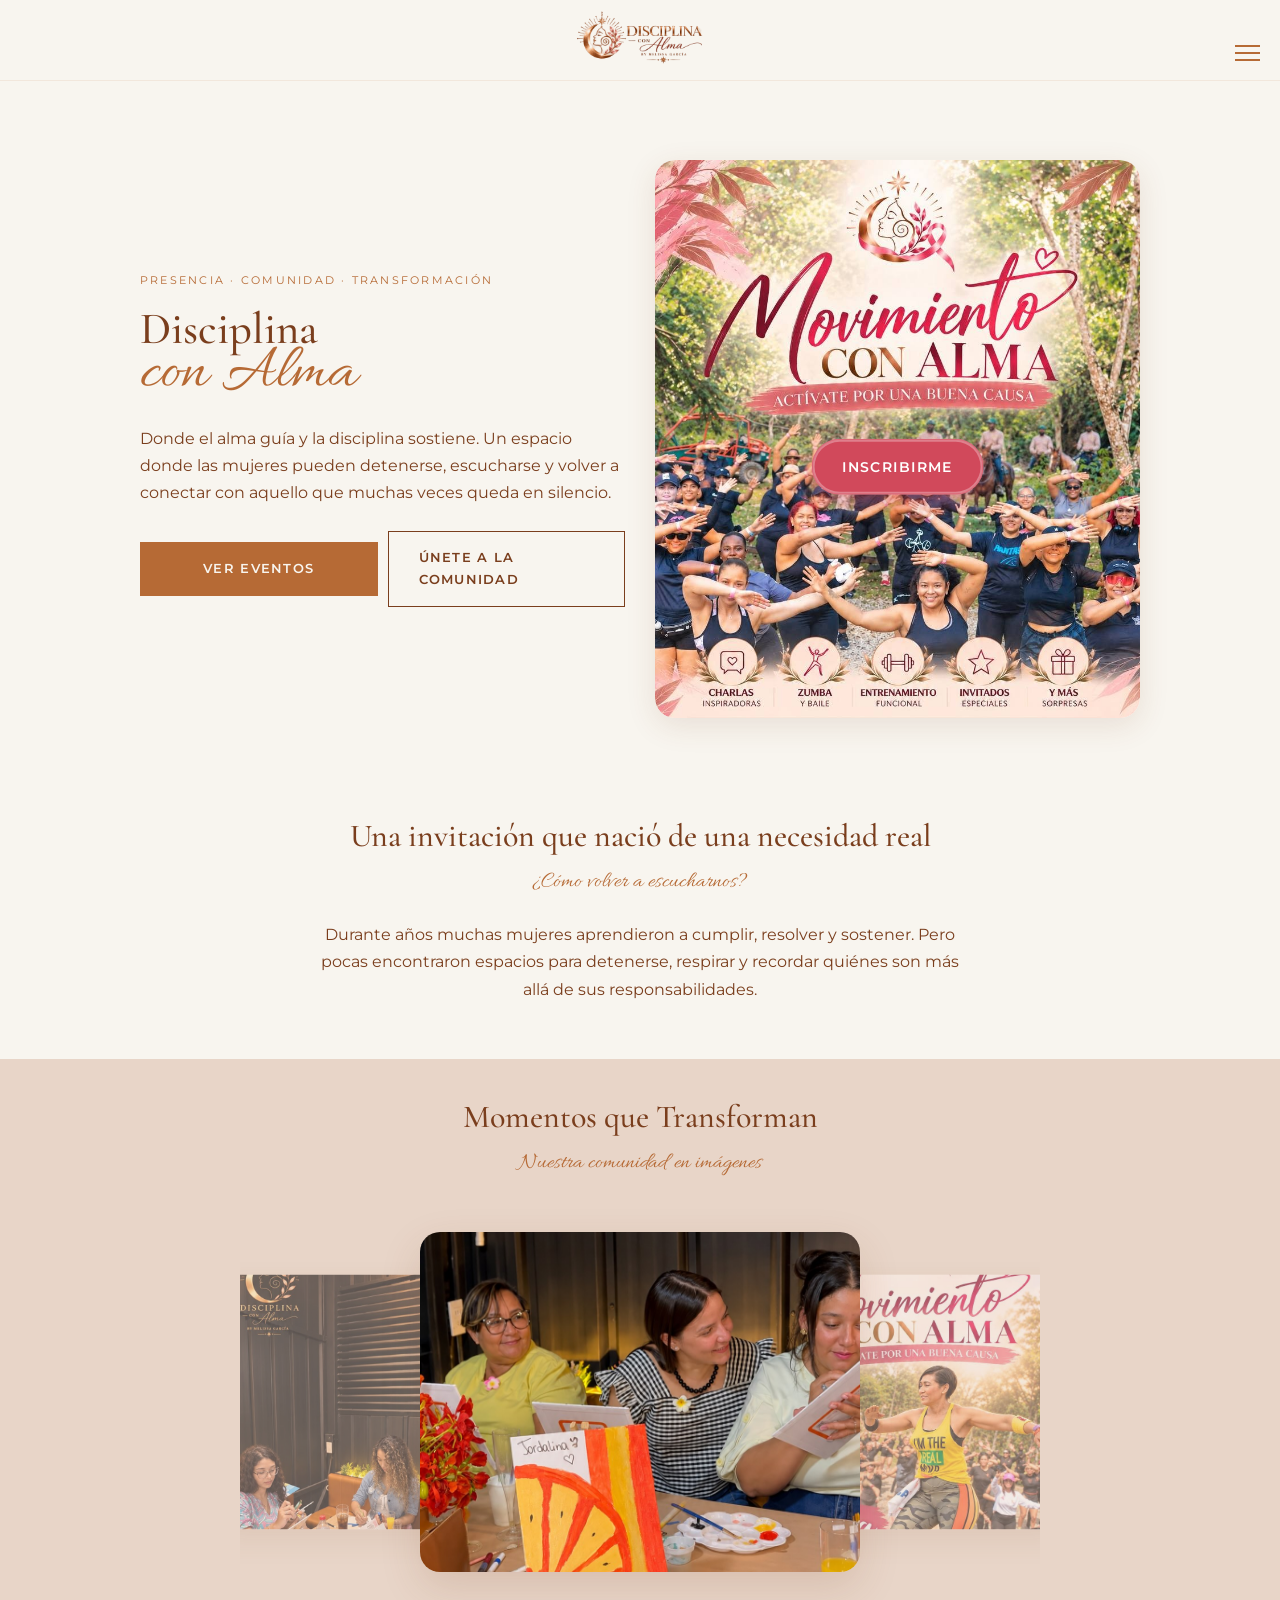
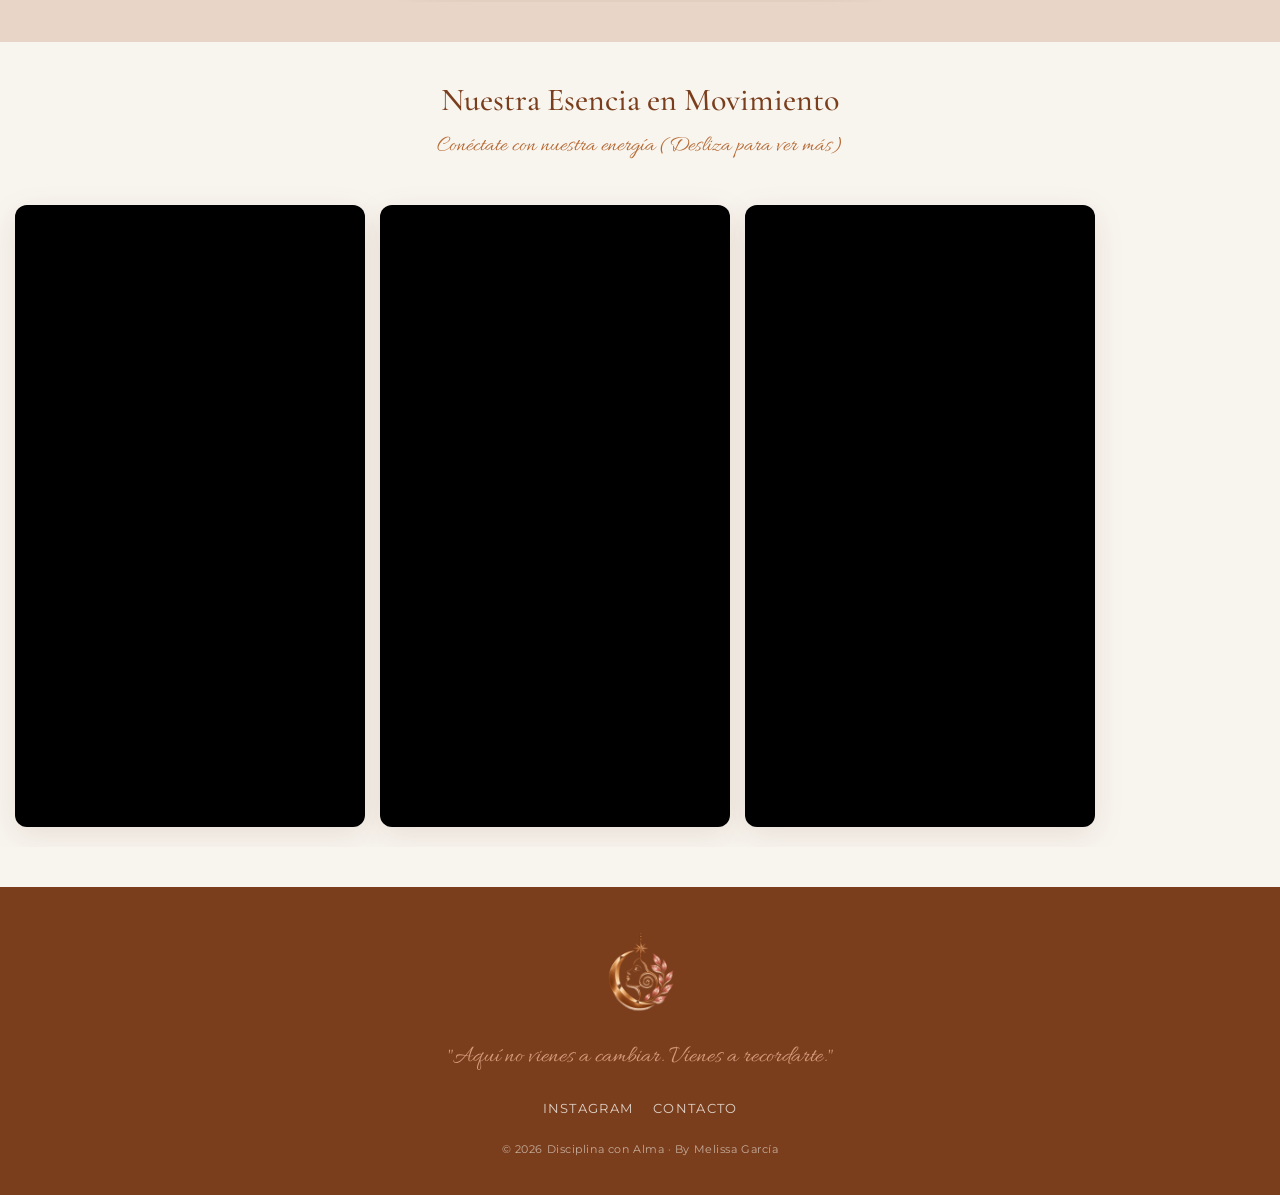
==== commit 912c0e22: "varios" ====
--- a/index.html
+++ b/index.html
@@ -21,116 +21,48 @@
       overflow: hidden;
       box-shadow: var(--sombra-media);
     }
-
-    .hero-imagen-wrapper img {
-      width: 100%;
-      height: auto;
-      display: block;
-    }
-
-    /* El botón flotante */
+    .hero-imagen-wrapper img { width: 100%; height: auto; display: block; }
     .btn-flotante-imagen {
-      position: absolute;
-      top: 55%; /* Ajustado para que quede en el centro de la foto */
-      left: 50%;
-      transform: translate(-50%, -50%);
-      background-color: #D1495B; /* Color rosa solidario */
-      color: white;
-      padding: 15px 30px;
-      border-radius: 50px;
-      font-family: var(--font-texto);
-      font-weight: 600;
-      font-size: 0.9rem;
-      text-transform: uppercase;
-      letter-spacing: 0.1em;
-      text-decoration: none;
+      position: absolute; top: 55%; left: 50%; transform: translate(-50%, -50%);
+      background-color: #D1495B; color: white; padding: 15px 30px; border-radius: 50px;
+      font-family: var(--font-texto); font-weight: 600; font-size: 0.9rem;
+      text-transform: uppercase; letter-spacing: 0.1em; text-decoration: none;
       box-shadow: 0 8px 20px rgba(209, 73, 91, 0.5), inset 0 0 0 2px rgba(255, 255, 255, 0.3);
-      border: 1px solid rgba(255, 255, 255, 0.2);
-      transition: all 0.3s ease;
-      white-space: nowrap;
-      z-index: 10;
-    }
-
-    .btn-flotante-imagen:hover {
-      background-color: #b53c4c;
-      transform: translate(-50%, -50%) scale(1.05);
-    }
+      border: 1px solid rgba(255, 255, 255, 0.2); transition: all 0.3s ease;
+      white-space: nowrap; z-index: 10;
+    }
+    .btn-flotante-imagen:hover { background-color: #b53c4c; transform: translate(-50%, -50%) scale(1.05); }
 
     /* --- ESTILOS DEL CARRUSEL DE FOTOS INTERACTIVO --- */
     .carrusel-wrapper {
-      position: relative;
-      width: 100%;
-      max-width: 800px;
-      margin: 0 auto;
-      height: 400px;
-      display: flex;
-      justify-content: center;
-      align-items: center;
-      overflow: hidden;
-    }
-
+      position: relative; width: 100%; max-width: 800px; margin: 0 auto;
+      height: 400px; display: flex; justify-content: center; align-items: center; overflow: hidden;
+    }
     .carrusel-item {
-      position: absolute;
-      transition: all 0.6s cubic-bezier(0.25, 1, 0.5, 1);
-      border-radius: var(--radio-lg);
-      overflow: hidden;
-      box-shadow: var(--sombra-fuerte);
-      cursor: pointer;
-      width: 55%;
-      height: 85%;
-      opacity: 0;
-      transform: scale(0.6);
-      z-index: 1;
-    }
-
-    .carrusel-item img {
-      width: 100%;
-      height: 100%;
-      object-fit: cover;
-      pointer-events: none;
-    }
-
+      position: absolute; transition: all 0.6s cubic-bezier(0.25, 1, 0.5, 1);
+      border-radius: var(--radio-lg); overflow: hidden; box-shadow: var(--sombra-fuerte);
+      cursor: pointer; width: 55%; height: 85%; opacity: 0; transform: scale(0.6); z-index: 1;
+    }
+    .carrusel-item img { width: 100%; height: 100%; object-fit: cover; pointer-events: none; }
     .carrusel-item.activo { opacity: 1; transform: scale(1); z-index: 3; cursor: default; }
     .carrusel-item.prev { opacity: 0.6; transform: translateX(-60%) scale(0.75); z-index: 2; }
     .carrusel-item.next { opacity: 0.6; transform: translateX(60%) scale(0.75); z-index: 2; }
 
     /* --- ESTILOS DEL CARRUSEL DE VIDEOS (SHORTS) --- */
     .carrusel-videos {
-      display: flex;
-      gap: 15px;
-      overflow-x: auto;
-      scroll-snap-type: x mandatory;
-      padding: 20px 15px;
-      -webkit-overflow-scrolling: touch;
-      scrollbar-width: none;
-    }
-
+      display: flex; gap: 15px; overflow-x: auto; scroll-snap-type: x mandatory;
+      padding: 20px 15px; -webkit-overflow-scrolling: touch; scrollbar-width: none;
+    }
     .carrusel-videos::-webkit-scrollbar { display: none; }
-
     .video-item {
-      flex: 0 0 75%;
-      scroll-snap-align: center;
-      border-radius: var(--radio-md);
-      overflow: hidden;
-      box-shadow: var(--sombra-media);
-      position: relative;
-      padding-bottom: 133%;
-      background-color: #000;
-    }
-
+      flex: 0 0 75%; scroll-snap-align: center; border-radius: var(--radio-md);
+      overflow: hidden; box-shadow: var(--sombra-media); position: relative;
+      padding-bottom: 133%; background-color: #000;
+    }
     @media (min-width: 768px) {
-      .video-item {
-        flex: 0 0 350px;
-        padding-bottom: 622px;
-      }
-    }
-
-    .video-item iframe {
-      position: absolute;
-      top: 0; left: 0;
-      width: 100%; height: 100%;
-      border: none;
-    }
+      .video-item { flex: 0 0 350px; padding-bottom: 622px; }
+    }
+    .video-item iframe { position: absolute; top: 0; left: 0; width: 100%; height: 100%; border: none; }
   </style>
 </head>
 <body>
@@ -151,7 +83,6 @@
     </div>
   </nav>
 
-  <!-- HERO -->
   <header class="hero-luxury">
     <div class="hero-luxury__contenedor">
       <div class="hero-luxury__texto">
@@ -163,17 +94,10 @@
           <a href="https://chat.whatsapp.com/Jvy4qAzStPl2k3BB4wOs66?mode=gi_t" target="_blank" rel="noopener" class="btn btn--secundario">Únete a la comunidad</a>
         </div>
       </div>
-      
-      <!-- IMAGEN CON EL BOTÓN FLOTANTE RESTAURADO -->
       <div class="hero-luxury__imagen hero-imagen-wrapper">
         <img src="assets/img/solidarios/movimiento-portada.jpg" alt="Comunidad Disciplina con Alma">
-        
-        <!-- BOTÓN FLOTANTE -->
-        <a href="registro-evento.html?evento=Movimiento con Alma" class="btn-flotante-imagen">
-          Inscribirme
-        </a>
+        <a href="registro-evento.html?evento=Movimiento con Alma" class="btn-flotante-imagen">Inscribirme</a>
       </div>
-      
     </div>
   </header>
 
@@ -190,19 +114,9 @@
       <h2 class="seccion__titulo">Momentos que Transforman</h2>
       <p class="seccion__subtitulo">Nuestra comunidad en imágenes</p>
       
-      <div class="carrusel-wrapper">
-        <div class="carrusel-item" data-index="0">
-          <img src="assets/img/solidarios/movimiento-funcional.jpg" alt="Momento 1">
-        </div>
-        <div class="carrusel-item" data-index="1">
-          <img src="assets/img/solidarios/movimiento-zumba.jpg" alt="Momento 2">
-        </div>
-        <div class="carrusel-item" data-index="2">
-          <img src="assets/img/solidarios/movimiento-zumba-2.jpg" alt="Momento 3">
-        </div>
-        <div class="carrusel-item" data-index="3">
-          <img src="assets/img/solidarios/movimiento-portada.jpg" alt="Momento 4">
-        </div>
+      <!-- El JS llenará este contenedor con 4 fotos aleatorias -->
+      <div class="carrusel-wrapper" id="carrusel-fotos">
+        <!-- Aquí se insertarán las fotos dinámicamente -->
       </div>
     </div>
   </section>
@@ -214,15 +128,9 @@
     </div>
     
     <div class="carrusel-videos">
-      <div class="video-item">
-        <iframe src="https://www.youtube.com/embed/RxySiyVyRcM" title="Short 1" allow="accelerometer; autoplay; clipboard-write; encrypted-media; gyroscope; picture-in-picture" allowfullscreen></iframe>
-      </div>
-      <div class="video-item">
-        <iframe src="https://www.youtube.com/embed/ZHhGy-24Cxo" title="Short 2" allow="accelerometer; autoplay; clipboard-write; encrypted-media; gyroscope; picture-in-picture" allowfullscreen></iframe>
-      </div>
-      <div class="video-item">
-        <iframe src="https://www.youtube.com/embed/wUtj32lchws" title="Short 3" allow="accelerometer; autoplay; clipboard-write; encrypted-media; gyroscope; picture-in-picture" allowfullscreen></iframe>
-      </div>
+      <div class="video-item"><iframe src="https://www.youtube.com/embed/RxySiyVyRcM" title="Short 1" allow="accelerometer; autoplay; clipboard-write; encrypted-media; gyroscope; picture-in-picture" allowfullscreen></iframe></div>
+      <div class="video-item"><iframe src="https://www.youtube.com/embed/ZHhGy-24Cxo" title="Short 2" allow="accelerometer; autoplay; clipboard-write; encrypted-media; gyroscope; picture-in-picture" allowfullscreen></iframe></div>
+      <div class="video-item"><iframe src="https://www.youtube.com/embed/wUtj32lchws" title="Short 3" allow="accelerometer; autoplay; clipboard-write; encrypted-media; gyroscope; picture-in-picture" allowfullscreen></iframe></div>
     </div>
   </section>
 
@@ -237,38 +145,102 @@
   </footer>
 
   <script src="assets/js/main.js"></script>
+
+  <!-- SCRIPT DEL CARRUSEL CON FOTOS ALEATORIAS -->
   <script>
     document.addEventListener('DOMContentLoaded', () => {
-      const items = document.querySelectorAll('.carrusel-item');
+      // 1. Definimos el "banco" de todas las fotos disponibles
+      const todasLasFotos = [
+        // Fotos del evento solidario
+        "assets/img/solidarios/movimiento-funcional.jpg",
+        "assets/img/solidarios/movimiento-zumba.jpg",
+        "assets/img/solidarios/movimiento-zumba-2.jpg",
+        "assets/img/solidarios/movimiento-portada.jpg",
+        // Fotos del evento "Arte, Conversación y Mujeres Reales"
+        "assets/img/galerias/arte-conversacion-mujeres-reales/1.jpg",
+        "assets/img/galerias/arte-conversacion-mujeres-reales/2.jpg",
+        "assets/img/galerias/arte-conversacion-mujeres-reales/3.jpg",
+        "assets/img/galerias/arte-conversacion-mujeres-reales/4.jpg",
+        "assets/img/galerias/arte-conversacion-mujeres-reales/5.jpg",
+        "assets/img/galerias/arte-conversacion-mujeres-reales/6.jpg",
+        "assets/img/galerias/arte-conversacion-mujeres-reales/7.jpg",
+        "assets/img/galerias/arte-conversacion-mujeres-reales/8.jpg",
+        "assets/img/galerias/arte-conversacion-mujeres-reales/9.jpg",
+        "assets/img/galerias/arte-conversacion-mujeres-reales/10.jpg",
+        "assets/img/galerias/arte-conversacion-mujeres-reales/11.jpg",
+        "assets/img/galerias/arte-conversacion-mujeres-reales/12.jpg",
+        "assets/img/galerias/arte-conversacion-mujeres-reales/13.jpg",
+        "assets/img/galerias/arte-conversacion-mujeres-reales/14.jpg",
+        "assets/img/galerias/arte-conversacion-mujeres-reales/15.jpg",
+        "assets/img/galerias/arte-conversacion-mujeres-reales/16.jpg",
+        "assets/img/galerias/arte-conversacion-mujeres-reales/17.jpg",
+        "assets/img/galerias/arte-conversacion-mujeres-reales/18.jpg",
+        "assets/img/galerias/arte-conversacion-mujeres-reales/19.jpg",
+        "assets/img/galerias/arte-conversacion-mujeres-reales/20.jpg"
+      ];
+
+      const contenedorCarrusel = document.getElementById('carrusel-fotos');
       let currentIndex = 0;
-
+      let itemsCargados = [];
+
+      // 2. Función para mezclar el arreglo y sacar 4 fotos al azar
+      function obtenerFotosAleatorias(arr, num) {
+        const mezclado = [...arr].sort(() => 0.5 - Math.random());
+        return mezclado.slice(0, num);
+      }
+
+      // 3. Función para inyectar las fotos en el HTML
+      function construirCarrusel() {
+        const fotosSeleccionadas = obtenerFotosAleatorias(todasLasFotos, 4);
+        contenedorCarrusel.innerHTML = ''; // Limpiar
+        
+        fotosSeleccionadas.forEach((src, index) => {
+          const div = document.createElement('div');
+          div.className = 'carrusel-item';
+          div.dataset.index = index;
+          div.innerHTML = `<img src="${src}" alt="Momento ${index + 1}" loading="lazy">`;
+          contenedorCarrusel.appendChild(div);
+        });
+
+        itemsCargados = document.querySelectorAll('.carrusel-item');
+        agregarEventos();
+        renderCarrusel();
+      }
+
+      // 4. Lógica de rotación del carrusel
       function renderCarrusel() {
-        items.forEach((item, index) => {
+        itemsCargados.forEach((item, index) => {
           item.classList.remove('activo', 'prev', 'next');
           if (index === currentIndex) {
             item.classList.add('activo');
-          } else if (index === (currentIndex - 1 + items.length) % items.length) {
+          } else if (index === (currentIndex - 1 + itemsCargados.length) % itemsCargados.length) {
             item.classList.add('prev');
-          } else if (index === (currentIndex + 1) % items.length) {
+          } else if (index === (currentIndex + 1) % itemsCargados.length) {
             item.classList.add('next');
           }
         });
       }
 
-      items.forEach((item, index) => {
-        item.addEventListener('click', () => {
-          if (index !== currentIndex) {
-            currentIndex = index;
-            renderCarrusel();
-          }
+      function agregarEventos() {
+        itemsCargados.forEach((item, index) => {
+          item.addEventListener('click', () => {
+            if (index !== currentIndex) {
+              currentIndex = index;
+              renderCarrusel();
+            }
+          });
         });
-      });
-
-      renderCarrusel();
-      
+      }
+
+      // Iniciar todo
+      construirCarrusel();
+
+      // Auto-rotación cada 5 segundos
       setInterval(() => {
-        currentIndex = (currentIndex + 1) % items.length;
-        renderCarrusel();
+        if(itemsCargados.length > 0) {
+          currentIndex = (currentIndex + 1) % itemsCargados.length;
+          renderCarrusel();
+        }
       }, 5000);
     });
   </script>
